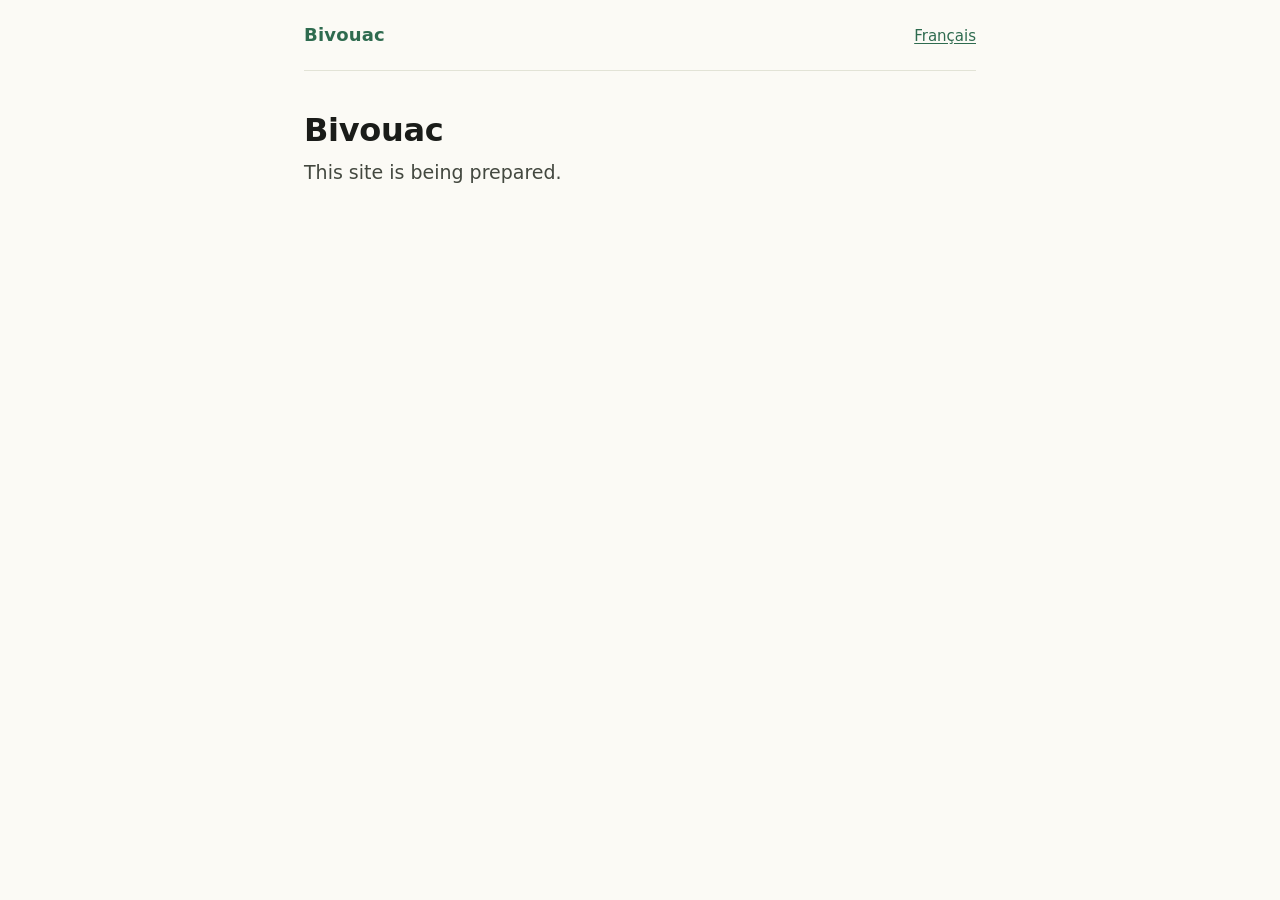
==== index.html @ f825fe58 "Site skeleton with placeholder pages" ====
<!doctype html>
<html lang="en">
<head>
<meta charset="utf-8">
<meta name="viewport" content="width=device-width, initial-scale=1">
<meta name="robots" content="noindex">
<title>Bivouac</title>
<link rel="stylesheet" href="style.css">
</head>
<body>
<div class="page">

<header class="site">
  <a class="brand" href="./">Bivouac</a>
  <nav><a href="fr/" lang="fr" hreflang="fr">Français</a></nav>
</header>

<main>
<h1>Bivouac</h1>
<p class="lead">This site is being prepared.</p>
</main>

</div>
</body>
</html>
---- style.css ----
/* Bivouac site. No external resource, no script: a privacy page must not phone anyone. */
:root {
  --bg: #fbfaf5;
  --surface: #f5f4ee;
  --text: #1a1c19;
  --muted: #43483f;
  --line: #e2e3d6;
  --accent: #2e6b4f;
  --accent-soft: #b7efcb;
  color-scheme: light dark;
}
@media (prefers-color-scheme: dark) {
  :root {
    --bg: #12140f;
    --surface: #1c1f19;
    --text: #e2e3da;
    --muted: #c3c8b9;
    --line: #43483d;
    --accent: #9bd5af;
    --accent-soft: #0d5133;
  }
}
* { box-sizing: border-box; }
html { -webkit-text-size-adjust: 100%; }
body {
  margin: 0;
  background: var(--bg);
  color: var(--text);
  font: 1.0625rem/1.65 system-ui, -apple-system, "Segoe UI", Roboto, "Helvetica Neue", Arial, sans-serif;
}
.page { max-width: 44rem; margin: 0 auto; padding: 0 1rem 4rem; }
header.site {
  display: flex; align-items: baseline; justify-content: space-between; gap: 1rem;
  padding: 1.25rem 0; border-bottom: 1px solid var(--line); margin-bottom: 2.5rem;
}
header.site .brand { font-weight: 700; font-size: 1.125rem; letter-spacing: .01em; color: var(--accent); text-decoration: none; }
header.site nav { font-size: .9375rem; }
header.site nav a { margin-left: 1rem; }
h1 { font-size: 2rem; line-height: 1.2; margin: 0 0 .5rem; letter-spacing: -.01em; }
h2 { font-size: 1.25rem; line-height: 1.3; margin: 2.75rem 0 .75rem; padding-top: 1.5rem; border-top: 1px solid var(--line); }
p, ul { margin: 0 0 1rem; }
ul { padding-left: 1.25rem; }
li { margin-bottom: .35rem; }
a { color: var(--accent); text-underline-offset: .15em; }
a:hover { text-decoration-thickness: 2px; }
.meta { color: var(--muted); font-size: .9375rem; margin-bottom: 2rem; }
.lead { font-size: 1.1875rem; color: var(--muted); margin-bottom: 2rem; }
.callout {
  background: var(--surface); border-left: 4px solid var(--accent);
  padding: 1rem 1.25rem; border-radius: 0 .5rem .5rem 0; margin: 0 0 1.25rem;
}
.callout p:last-child { margin-bottom: 0; }
.table { overflow-x: auto; margin: 0 0 1.25rem; }
table { border-collapse: collapse; width: 100%; font-size: .9375rem; line-height: 1.5; }
th, td { text-align: left; vertical-align: top; padding: .6rem .75rem; border-bottom: 1px solid var(--line); }
th { font-weight: 600; color: var(--muted); border-bottom-width: 2px; }
td:first-child { font-weight: 600; min-width: 9rem; }
@media (max-width: 30rem) {
  th, td { padding: .5rem .4rem; }
  td:first-child { min-width: 6.5rem; }
}
.links { list-style: none; padding: 0; margin: 0 0 2rem; }
.links li { margin: 0 0 .75rem; }
.links a { font-weight: 600; }
.links span { display: block; color: var(--muted); font-size: .9375rem; }
address { font-style: normal; margin: 0 0 1rem; }
footer.site {
  margin-top: 4rem; padding-top: 1.25rem; border-top: 1px solid var(--line);
  color: var(--muted); font-size: .875rem;
}
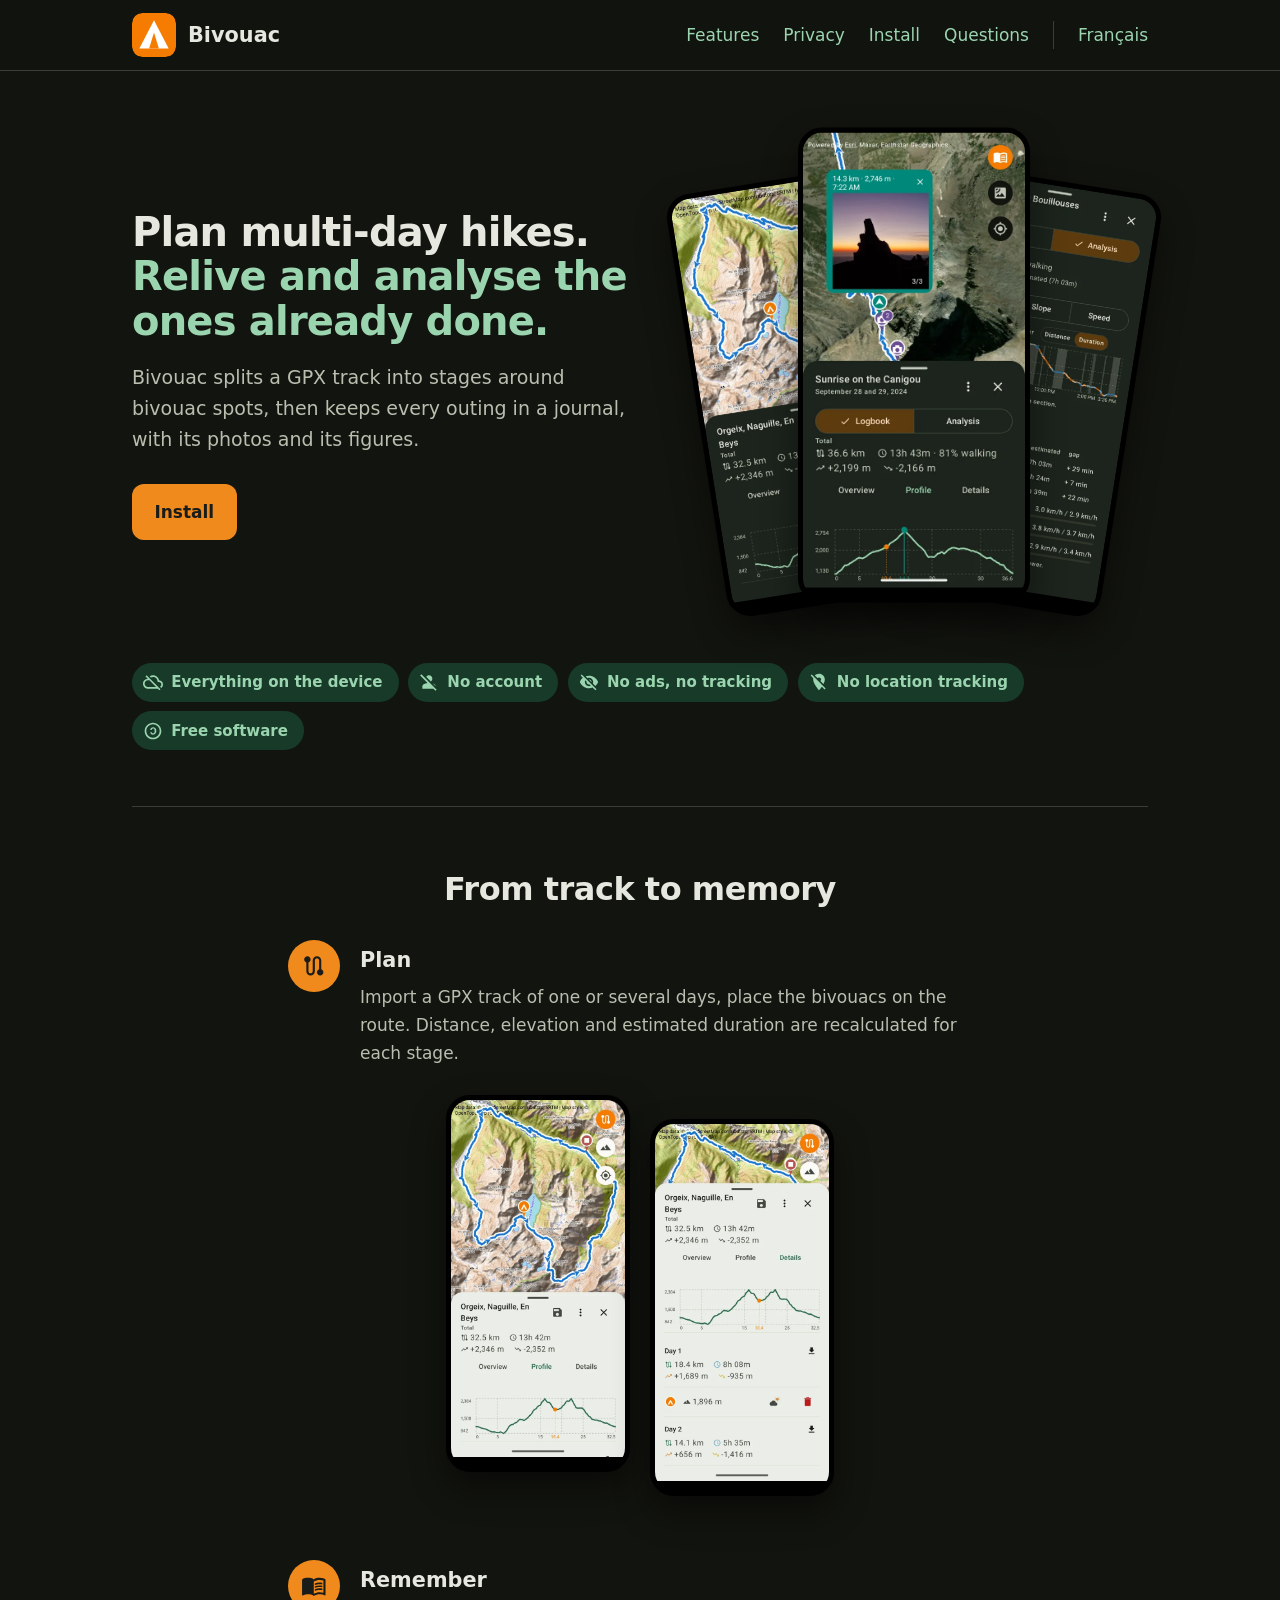
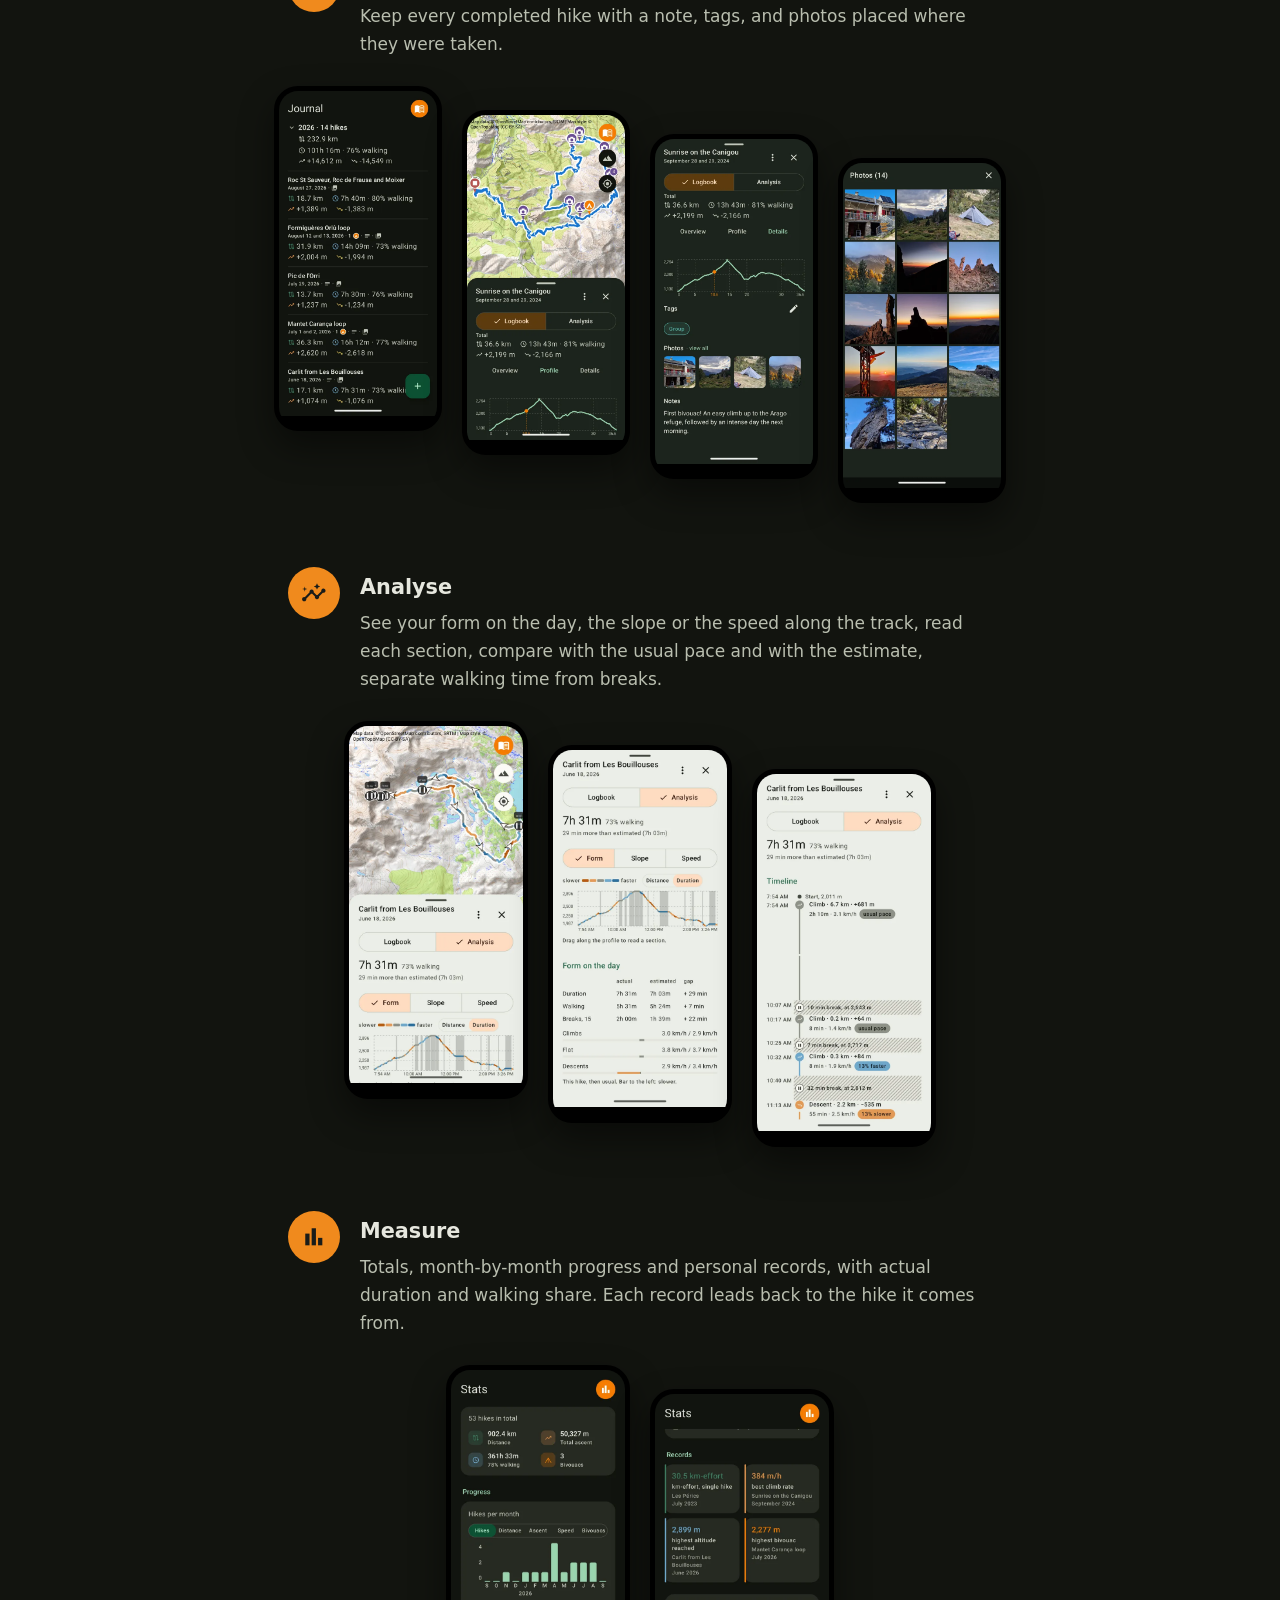
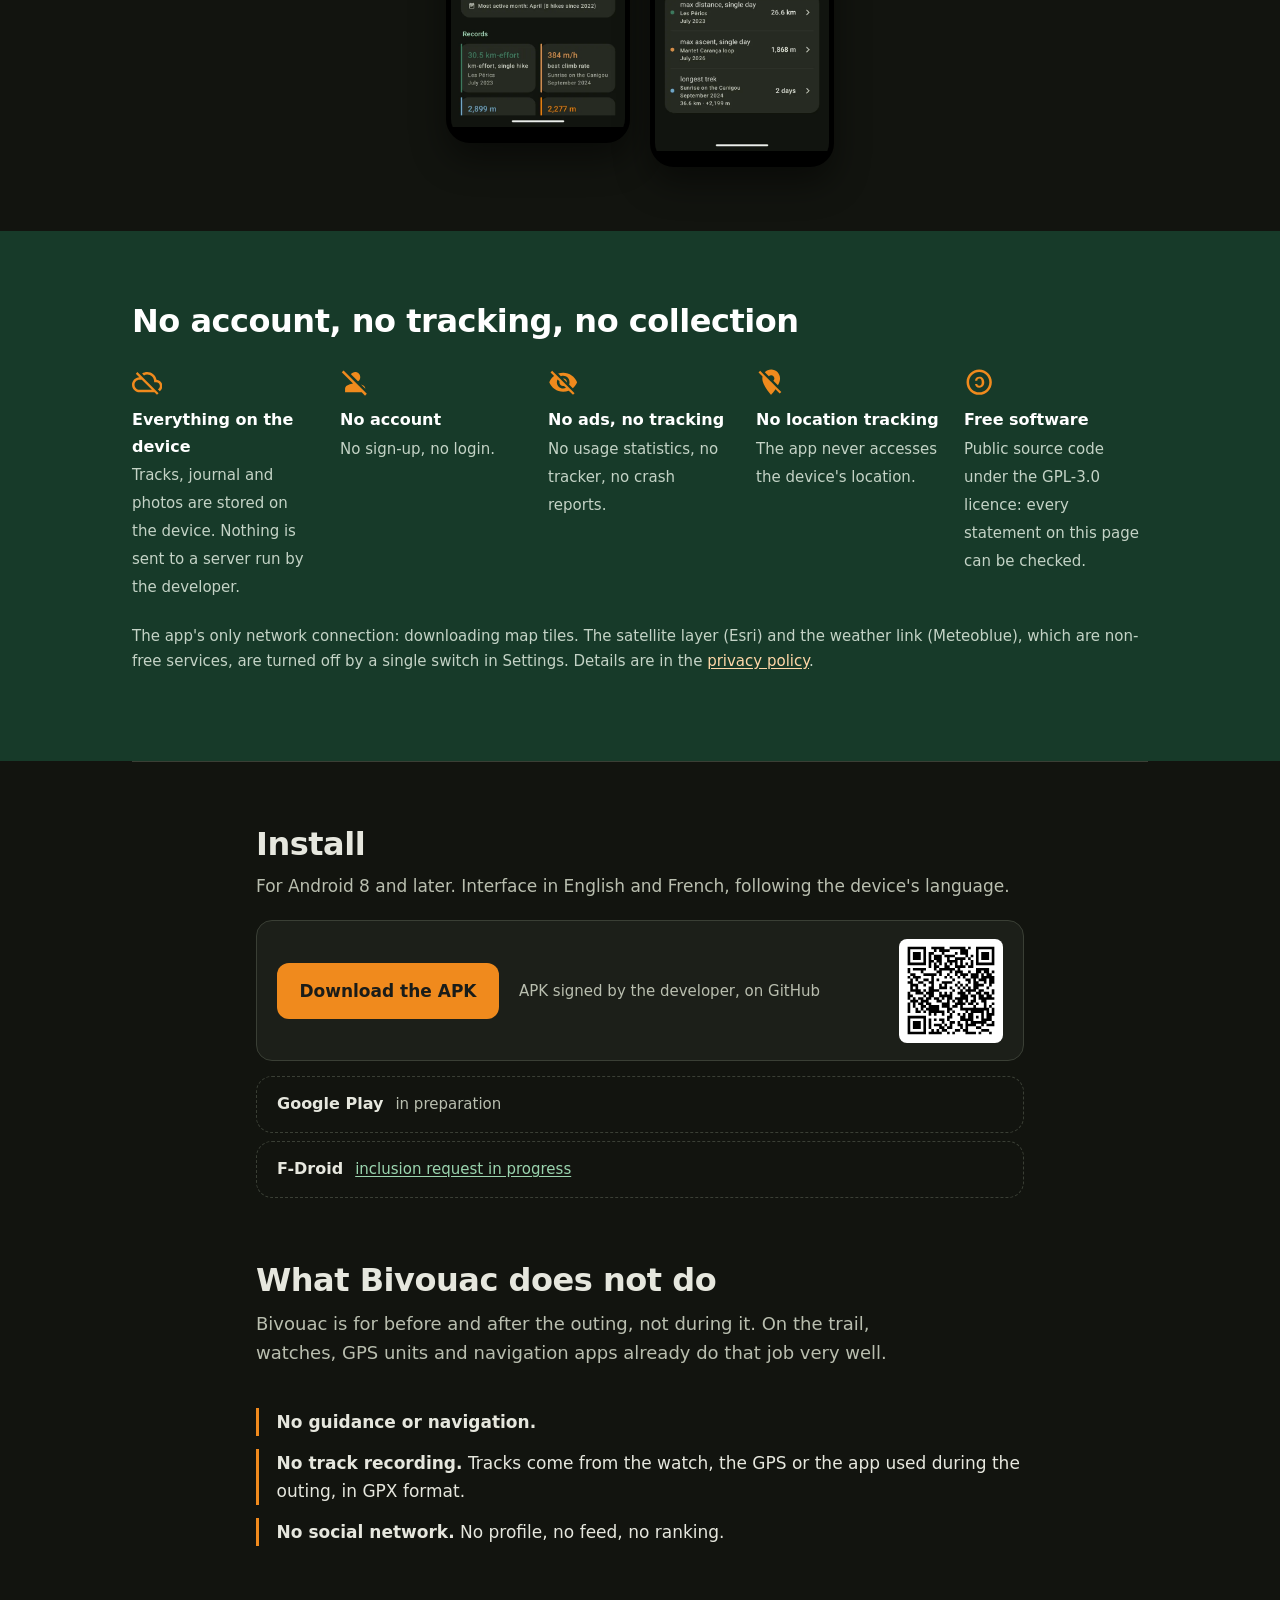
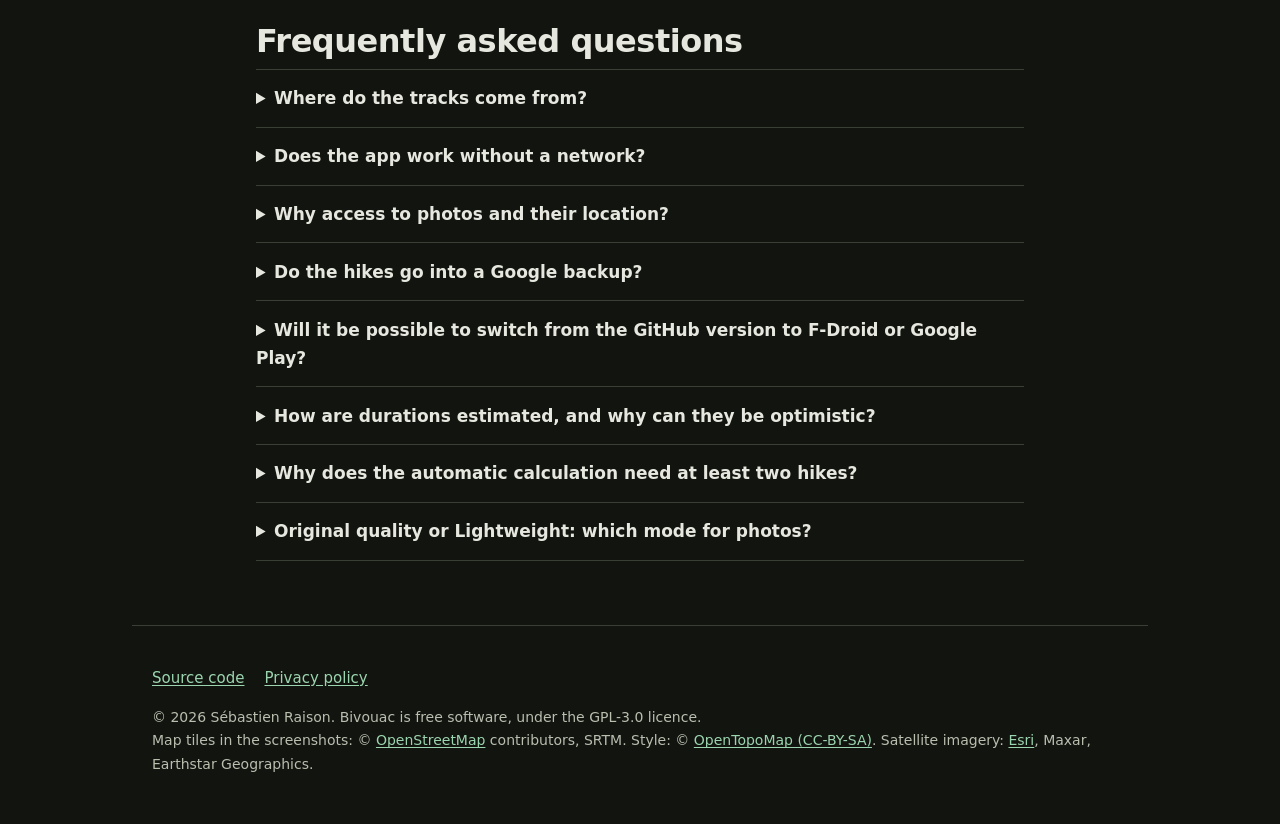
==== commit 896d9f64: "Publish the home page (en, fr) and align the privacy pages Home page in English and French: features" ====
--- a/index.html
+++ b/index.html
@@ -3,23 +3,60 @@
 <head>
 <meta charset="utf-8">
 <meta name="viewport" content="width=device-width, initial-scale=1">
-<meta name="robots" content="noindex">
-<title>Bivouac</title>
+<title>Bivouac: plan multi-day hikes</title>
+<meta name="description" content="Bivouac, a free Android app: plan multi-day hikes around bivouac spots, then relive and analyse the ones already done. No account, everything stays on the device.">
+<link rel="canonical" href="https://bivouac.rseb.net/">
+<link rel="alternate" hreflang="en" href="https://bivouac.rseb.net/">
+<link rel="alternate" hreflang="fr" href="https://bivouac.rseb.net/fr/">
+<link rel="alternate" hreflang="x-default" href="https://bivouac.rseb.net/">
+<link rel="icon" href="img/logo.svg" type="image/svg+xml">
 <link rel="stylesheet" href="style.css">
 </head>
 <body>
-<div class="page">
-
-<header class="site">
-  <a class="brand" href="./">Bivouac</a>
-  <nav><a href="fr/" lang="fr" hreflang="fr">Français</a></nav>
-</header>
-
-<main>
-<h1>Bivouac</h1>
-<p class="lead">This site is being prepared.</p>
-</main>
-
+<header class="haut"><div class="col">
+  <a class="marque" href="./"><img src="img/logo.svg" alt="" width="44" height="44">Bivouac</a>
+  <a class="ancre" href="#fonctions">Features</a>
+  <a class="ancre" href="#vie-privee">Privacy</a>
+  <a class="ancre" href="#installer">Install</a>
+  <a class="ancre" href="#ne-fait-pas">Questions</a>
+  <a class="langue" href="fr/" lang="fr" hreflang="fr">Français</a>
+</div></header>
+<div class="col">
+<div class="heros">
+  <div>
+    <h1>Plan multi-day hikes. <em>Relive and analyse the ones already done.</em></h1>
+    <p class="sous">Bivouac splits a GPX track into stages around bivouac spots, then keeps every outing in a journal, with its photos and its figures.</p>
+    <a class="bouton" href="#installer">Install</a>
+  </div>
+  <div class="eventail" aria-hidden="true"><span class="tel2 g"><img src="img/captures/en/540/F1s.webp" alt="Planning: a two-day track on the map, the bivouac and the profile" width="540" height="1108" loading="lazy"></span><span class="tel2 d"><img src="img/captures/en/540/B2.webp" alt="Analysis: the form on the day, actual against estimated, and the coloured profile" width="540" height="1108" loading="lazy"></span><span class="tel2 c"><img src="img/captures/en/540/K2.webp" alt="Journal: a sunrise photo opened at the summit, on satellite imagery, with the profile" width="540" height="1108" loading="lazy"></span></div>
 </div>
+<ul class="ruban"><li><svg class="ico" viewBox="0 0 24 24" fill="currentColor" aria-hidden="true"><path d="M19.35 10.04C18.67 6.59 15.64 4 12 4c-1.48 0-2.85.43-4.01 1.17l1.46 1.46C10.21 6.23 11.08 6 12 6c3.04 0 5.5 2.46 5.5 5.5v.5H19c1.66 0 3 1.34 3 3 0 1.13-.64 2.11-1.56 2.62l1.45 1.45C23.16 18.16 24 16.68 24 15c0-2.64-2.05-4.78-4.65-4.96zM3 5.27l2.75 2.74C2.56 8.15 0 10.77 0 14c0 3.31 2.69 6 6 6h11.73l2 2L21 20.73 4.27 4 3 5.27zM7.73 10l8 8H6c-2.21 0-4-1.79-4-4s1.79-4 4-4h1.73z"/></svg>Everything on the device</li><li><svg class="ico" viewBox="0 0 24 24" fill="currentColor" aria-hidden="true"><path d="M8.65,5.82C9.36,4.72,10.6,4,12,4c2.21,0,4,1.79,4,4c0,1.4-0.72,2.64-1.82,3.35L8.65,5.82z M20,17.17 c-0.02-1.1-0.63-2.11-1.61-2.62c-0.54-0.28-1.13-0.54-1.77-0.76L20,17.17z M21.19,21.19L2.81,2.81L1.39,4.22l8.89,8.89 c-1.81,0.23-3.39,0.79-4.67,1.45C4.61,15.07,4,16.1,4,17.22V20h13.17l2.61,2.61L21.19,21.19z"/></svg>No account</li><li><svg class="ico" viewBox="0 0 24 24" fill="currentColor" aria-hidden="true"><path d="M12 7c2.76 0 5 2.24 5 5 0 .65-.13 1.26-.36 1.83l2.92 2.92c1.51-1.26 2.7-2.89 3.43-4.75-1.73-4.39-6-7.5-11-7.5-1.4 0-2.74.25-3.98.7l2.16 2.16C10.74 7.13 11.35 7 12 7zM2 4.27l2.28 2.28.46.46C3.08 8.3 1.78 10.02 1 12c1.73 4.39 6 7.5 11 7.5 1.55 0 3.03-.3 4.38-.84l.42.42L19.73 22 21 20.73 3.27 3 2 4.27zM7.53 9.8l1.55 1.55c-.05.21-.08.43-.08.65 0 1.66 1.34 3 3 3 .22 0 .44-.03.65-.08l1.55 1.55c-.67.33-1.41.53-2.2.53-2.76 0-5-2.24-5-5 0-.79.2-1.53.53-2.2zm4.31-.78l3.15 3.15.02-.16c0-1.66-1.34-3-3-3l-.17.01z"/></svg>No ads, no tracking</li><li><svg class="ico" viewBox="0 0 24 24" fill="currentColor" aria-hidden="true"><path d="M12 6.5c1.38 0 2.5 1.12 2.5 2.5 0 .74-.33 1.39-.83 1.85l3.63 3.63c.98-1.86 1.7-3.8 1.7-5.48 0-3.87-3.13-7-7-7-1.98 0-3.76.83-5.04 2.15l3.19 3.19c.46-.52 1.11-.84 1.85-.84zm4.37 9.6l-4.63-4.63-.11-.11L3.27 3 2 4.27l3.18 3.18C5.07 7.95 5 8.47 5 9c0 5.25 7 13 7 13s1.67-1.85 3.38-4.35L18.73 21 20 19.73l-3.63-3.63z"/></svg>No location tracking</li><li><svg class="ico" viewBox="0 0 24 24" fill="currentColor" aria-hidden="true"><g transform="matrix(-1 0 0 1 24 0)"><path d="M11.88,9.14c1.28,0.06,1.61,1.15,1.63,1.66h1.79c-0.08-1.98-1.49-3.19-3.45-3.19C9.64,7.61,8,9,8,12.14 c0,1.94,0.93,4.24,3.84,4.24c2.22,0,3.41-1.65,3.44-2.95h-1.79c-0.03,0.59-0.45,1.38-1.63,1.44C10.55,14.83,10,13.81,10,12.14 C10,9.25,11.28,9.16,11.88,9.14z M12,2C6.48,2,2,6.48,2,12s4.48,10,10,10s10-4.48,10-10S17.52,2,12,2z M12,20c-4.41,0-8-3.59-8-8 s3.59-8,8-8s8,3.59,8,8S16.41,20,12,20z"/></g></svg>Free software</li></ul>
+<section id="fonctions">
+  <h2 class="centre" style="text-align:center">From track to memory</h2>
+  <ol class="fonctions2"><li><div class="texte"><span class="pastille"><svg class="ico" viewBox="0 0 24 24" fill="currentColor" aria-hidden="true"><path d="M19,15.18V7c0-2.21-1.79-4-4-4s-4,1.79-4,4v10c0,1.1-0.9,2-2,2s-2-0.9-2-2V8.82C8.16,8.4,9,7.3,9,6c0-1.66-1.34-3-3-3 S3,4.34,3,6c0,1.3,0.84,2.4,2,2.82V17c0,2.21,1.79,4,4,4s4-1.79,4-4V7c0-1.1,0.9-2,2-2s2,0.9,2,2v8.18c-1.16,0.41-2,1.51-2,2.82 c0,1.66,1.34,3,3,3s3-1.34,3-3C21,16.7,20.16,15.6,19,15.18z"/></svg></span><div><strong>Plan</strong><p>Import a GPX track of one or several days, place the bivouacs on the route. Distance, elevation and estimated duration are recalculated for each stage.</p></div></div><div class="escalier n2"><a class="agrandir" href="#z-F1" aria-label="Enlarge: Planning: a two-day track on the map, the bivouac and the profile"><span class="tel2 "><img src="img/captures/en/540/F1.webp" alt="Planning: a two-day track on the map, the bivouac and the profile" width="540" height="1108" loading="lazy"></span></a><a class="agrandir" href="#z-F2" aria-label="Enlarge: Planning: the stages day by day, the bivouac, the weather and GPX export"><span class="tel2 "><img src="img/captures/en/540/F2.webp" alt="Planning: the stages day by day, the bivouac, the weather and GPX export" width="540" height="1108" loading="lazy"></span></a></div></li><li><div class="texte"><span class="pastille"><svg class="ico" viewBox="0 0 24 24" fill="currentColor" aria-hidden="true"><path d="M21,5c-1.11-0.35-2.33-0.5-3.5-0.5c-1.95,0-4.05,0.4-5.5,1.5c-1.45-1.1-3.55-1.5-5.5-1.5S2.45,4.9,1,6v14.65 c0,0.25,0.25,0.5,0.5,0.5c0.1,0,0.15-0.05,0.25-0.05C3.1,20.45,5.05,20,6.5,20c1.95,0,4.05,0.4,5.5,1.5c1.35-0.85,3.8-1.5,5.5-1.5 c1.65,0,3.35,0.3,4.75,1.05c0.1,0.05,0.15,0.05,0.25,0.05c0.25,0,0.5-0.25,0.5-0.5V6C22.4,5.55,21.75,5.25,21,5z M21,18.5 c-1.1-0.35-2.3-0.5-3.5-0.5c-1.7,0-4.15,0.65-5.5,1.5V8c1.35-0.85,3.8-1.5,5.5-1.5c1.2,0,2.4,0.15,3.5,0.5V18.5z"/><path d="M17.5,10.5c0.88,0,1.73,0.09,2.5,0.26V9.24C19.21,9.09,18.36,9,17.5,9c-1.7,0-3.24,0.29-4.5,0.83v1.66 C14.13,10.85,15.7,10.5,17.5,10.5z"/><path d="M13,12.49v1.66c1.13-0.64,2.7-0.99,4.5-0.99c0.88,0,1.73,0.09,2.5,0.26V11.9c-0.79-0.15-1.64-0.24-2.5-0.24 C15.8,11.66,14.26,11.96,13,12.49z"/><path d="M17.5,14.33c-1.7,0-3.24,0.29-4.5,0.83v1.66c1.13-0.64,2.7-0.99,4.5-0.99c0.88,0,1.73,0.09,2.5,0.26v-1.52 C19.21,14.41,18.36,14.33,17.5,14.33z"/></svg></span><div><strong>Remember</strong><p>Keep every completed hike with a note, tags, and photos placed where they were taken.</p></div></div><div class="escalier n4"><a class="agrandir" href="#z-I3" aria-label="Enlarge: Journal: the list of hikes of 2026, with bivouacs, notes and photos flagged"><span class="tel2 "><img src="img/captures/en/540/I3.webp" alt="Journal: the list of hikes of 2026, with bivouacs, notes and photos flagged" width="540" height="1108" loading="lazy"></span></a><a class="agrandir" href="#z-E1" aria-label="Enlarge: Journal: a first bivouac on the map, with the photos placed on the track"><span class="tel2 "><img src="img/captures/en/540/E1.webp" alt="Journal: a first bivouac on the map, with the photos placed on the track" width="540" height="1108" loading="lazy"></span></a><a class="agrandir" href="#z-E3" aria-label="Enlarge: Journal: tags, photos and note of an outing"><span class="tel2 "><img src="img/captures/en/540/E3.webp" alt="Journal: tags, photos and note of an outing" width="540" height="1108" loading="lazy"></span></a><a class="agrandir" href="#z-E4" aria-label="Enlarge: Journal: the gallery of the fourteen photos of an outing"><span class="tel2 "><img src="img/captures/en/540/E4.webp" alt="Journal: the gallery of the fourteen photos of an outing" width="540" height="1108" loading="lazy"></span></a></div></li><li><div class="texte"><span class="pastille"><svg class="ico" viewBox="0 0 24 24" fill="currentColor" aria-hidden="true"><path d="M21,8c-1.45,0-2.26,1.44-1.93,2.51l-3.55,3.56c-0.3-0.09-0.74-0.09-1.04,0l-2.55-2.55C12.27,10.45,11.46,9,10,9 c-1.45,0-2.27,1.44-1.93,2.52l-4.56,4.55C2.44,15.74,1,16.55,1,18c0,1.1,0.9,2,2,2c1.45,0,2.26-1.44,1.93-2.51l4.55-4.56 c0.3,0.09,0.74,0.09,1.04,0l2.55,2.55C12.73,16.55,13.54,18,15,18c1.45,0,2.27-1.44,1.93-2.52l3.56-3.55 C21.56,12.26,23,11.45,23,10C23,8.9,22.1,8,21,8z"/><polygon points="15,9 15.94,6.93 18,6 15.94,5.07 15,3 14.08,5.07 12,6 14.08,6.93"/><polygon points="3.5,11 4,9 6,8.5 4,8 3.5,6 3,8 1,8.5 3,9"/></svg></span><div><strong>Analyse</strong><p>See your form on the day, the slope or the speed along the track, read each section, compare with the usual pace and with the estimate, separate walking time from breaks.</p></div></div><div class="escalier n3"><a class="agrandir" href="#z-B0c" aria-label="Enlarge: Analysis: the track coloured by form, with the breaks on the map"><span class="tel2 "><img src="img/captures/en/540/B0c.webp" alt="Analysis: the track coloured by form, with the breaks on the map" width="540" height="1108" loading="lazy"></span></a><a class="agrandir" href="#z-B2c" aria-label="Enlarge: Analysis: the form on the day, actual against estimated, and the coloured profile"><span class="tel2 "><img src="img/captures/en/540/B2c.webp" alt="Analysis: the form on the day, actual against estimated, and the coloured profile" width="540" height="1108" loading="lazy"></span></a><a class="agrandir" href="#z-B3c" aria-label="Enlarge: Analysis: the timeline of the day, climbs, breaks and descents"><span class="tel2 "><img src="img/captures/en/540/B3c.webp" alt="Analysis: the timeline of the day, climbs, breaks and descents" width="540" height="1108" loading="lazy"></span></a></div></li><li><div class="texte"><span class="pastille"><svg class="ico" viewBox="0 0 24 24" fill="currentColor" aria-hidden="true"><rect height="11" width="4" x="4" y="9"/><rect height="7" width="4" x="16" y="13"/><rect height="16" width="4" x="10" y="4"/></svg></span><div><strong>Measure</strong><p>Totals, month-by-month progress and personal records, with actual duration and walking share. Each record leads back to the hike it comes from.</p></div></div><div class="escalier n2"><a class="agrandir" href="#z-G2" aria-label="Enlarge: Stats: totals and number of hikes per month"><span class="tel2 "><img src="img/captures/en/540/G2.webp" alt="Stats: totals and number of hikes per month" width="540" height="1108" loading="lazy"></span></a><a class="agrandir" href="#z-G4" aria-label="Enlarge: Stats: personal records and best days"><span class="tel2 "><img src="img/captures/en/540/G4.webp" alt="Stats: personal records and best days" width="540" height="1108" loading="lazy"></span></a></div></li></ol>
+</section>
+<section id="vie-privee" class="teinte pleine">
+  <h2>No account, no tracking, no collection</h2>
+  <ul class="prives2"><li><span class="pico"><svg class="ico" viewBox="0 0 24 24" fill="currentColor" aria-hidden="true"><path d="M19.35 10.04C18.67 6.59 15.64 4 12 4c-1.48 0-2.85.43-4.01 1.17l1.46 1.46C10.21 6.23 11.08 6 12 6c3.04 0 5.5 2.46 5.5 5.5v.5H19c1.66 0 3 1.34 3 3 0 1.13-.64 2.11-1.56 2.62l1.45 1.45C23.16 18.16 24 16.68 24 15c0-2.64-2.05-4.78-4.65-4.96zM3 5.27l2.75 2.74C2.56 8.15 0 10.77 0 14c0 3.31 2.69 6 6 6h11.73l2 2L21 20.73 4.27 4 3 5.27zM7.73 10l8 8H6c-2.21 0-4-1.79-4-4s1.79-4 4-4h1.73z"/></svg></span><div><strong>Everything on the device</strong><span>Tracks, journal and photos are stored on the device. Nothing is sent to a server run by the developer.</span></div></li><li><span class="pico"><svg class="ico" viewBox="0 0 24 24" fill="currentColor" aria-hidden="true"><path d="M8.65,5.82C9.36,4.72,10.6,4,12,4c2.21,0,4,1.79,4,4c0,1.4-0.72,2.64-1.82,3.35L8.65,5.82z M20,17.17 c-0.02-1.1-0.63-2.11-1.61-2.62c-0.54-0.28-1.13-0.54-1.77-0.76L20,17.17z M21.19,21.19L2.81,2.81L1.39,4.22l8.89,8.89 c-1.81,0.23-3.39,0.79-4.67,1.45C4.61,15.07,4,16.1,4,17.22V20h13.17l2.61,2.61L21.19,21.19z"/></svg></span><div><strong>No account</strong><span>No sign-up, no login.</span></div></li><li><span class="pico"><svg class="ico" viewBox="0 0 24 24" fill="currentColor" aria-hidden="true"><path d="M12 7c2.76 0 5 2.24 5 5 0 .65-.13 1.26-.36 1.83l2.92 2.92c1.51-1.26 2.7-2.89 3.43-4.75-1.73-4.39-6-7.5-11-7.5-1.4 0-2.74.25-3.98.7l2.16 2.16C10.74 7.13 11.35 7 12 7zM2 4.27l2.28 2.28.46.46C3.08 8.3 1.78 10.02 1 12c1.73 4.39 6 7.5 11 7.5 1.55 0 3.03-.3 4.38-.84l.42.42L19.73 22 21 20.73 3.27 3 2 4.27zM7.53 9.8l1.55 1.55c-.05.21-.08.43-.08.65 0 1.66 1.34 3 3 3 .22 0 .44-.03.65-.08l1.55 1.55c-.67.33-1.41.53-2.2.53-2.76 0-5-2.24-5-5 0-.79.2-1.53.53-2.2zm4.31-.78l3.15 3.15.02-.16c0-1.66-1.34-3-3-3l-.17.01z"/></svg></span><div><strong>No ads, no tracking</strong><span>No usage statistics, no tracker, no crash reports.</span></div></li><li><span class="pico"><svg class="ico" viewBox="0 0 24 24" fill="currentColor" aria-hidden="true"><path d="M12 6.5c1.38 0 2.5 1.12 2.5 2.5 0 .74-.33 1.39-.83 1.85l3.63 3.63c.98-1.86 1.7-3.8 1.7-5.48 0-3.87-3.13-7-7-7-1.98 0-3.76.83-5.04 2.15l3.19 3.19c.46-.52 1.11-.84 1.85-.84zm4.37 9.6l-4.63-4.63-.11-.11L3.27 3 2 4.27l3.18 3.18C5.07 7.95 5 8.47 5 9c0 5.25 7 13 7 13s1.67-1.85 3.38-4.35L18.73 21 20 19.73l-3.63-3.63z"/></svg></span><div><strong>No location tracking</strong><span>The app never accesses the device's location.</span></div></li><li><span class="pico"><svg class="ico" viewBox="0 0 24 24" fill="currentColor" aria-hidden="true"><g transform="matrix(-1 0 0 1 24 0)"><path d="M11.88,9.14c1.28,0.06,1.61,1.15,1.63,1.66h1.79c-0.08-1.98-1.49-3.19-3.45-3.19C9.64,7.61,8,9,8,12.14 c0,1.94,0.93,4.24,3.84,4.24c2.22,0,3.41-1.65,3.44-2.95h-1.79c-0.03,0.59-0.45,1.38-1.63,1.44C10.55,14.83,10,13.81,10,12.14 C10,9.25,11.28,9.16,11.88,9.14z M12,2C6.48,2,2,6.48,2,12s4.48,10,10,10s10-4.48,10-10S17.52,2,12,2z M12,20c-4.41,0-8-3.59-8-8 s3.59-8,8-8s8,3.59,8,8S16.41,20,12,20z"/></g></svg></span><div><strong>Free software</strong><span>Public source code under the GPL-3.0 licence: every statement on this page can be checked.</span></div></li></ul><p class="note">The app's only network connection: downloading map tiles. The satellite layer (Esri) and the weather link (Meteoblue), which are non-free services, are turned off by a single switch in Settings. Details are in the <a href="privacy#site">privacy policy</a>.</p>
+</section>
+<section id="installer"><div class="etroit">
+  <h2>Install</h2>
+  <p class="intro-installer">For Android 8 and later. Interface in English and French, following the device's language.</p><div class="installer"><div class="canal"><div class="action"><a class="bouton" href="https://github.com/sebastienraison/Bivouac/releases/latest">Download the APK</a><span class="note">APK signed by the developer, on GitHub</span></div><div class="qr plein code"><img src="img/qr-github.svg" alt="QR code to the download page on GitHub"></div></div></div><ul class="bientot"><li><strong>Google Play</strong><span>in preparation</span></li><li><strong>F-Droid</strong><span><a href="https://gitlab.com/fdroid/fdroiddata/-/merge_requests/45462">inclusion request in progress</a></span></li></ul>
+</div></section>
+<section class="suite" id="ne-fait-pas"><div class="etroit">
+  <h2>What Bivouac does not do</h2>
+  <p class="chapeau">Bivouac is for before and after the outing, not during it. On the trail, watches, GPS units and navigation apps already do that job very well.</p>
+  <ul class="nonliste"><li><strong>No guidance or navigation.</strong></li><li><strong>No track recording.</strong> Tracks come from the watch, the GPS or the app used during the outing, in GPX format.</li><li><strong>No social network.</strong> No profile, no feed, no ranking.</li></ul>
+</div></section>
+<section id="faq" class="suite"><div class="etroit">
+  <h2>Frequently asked questions</h2>
+  <details><summary>Where do the tracks come from?</summary><div class="rep"><div><p>Bivouac reads GPX files. To prepare an outing, the track comes from a route-planning website or app. For a completed outing, it comes from the watch, the GPS or the app used during the hike, which can all export to this format.</p><p>The file opens from the app's file picker, or is shared straight from another app to Bivouac. Several files imported together into the Journal are recognised as the days of a single outing.</p></div></div></details><details><summary>Does the app work without a network?</summary><div class="rep"><div><p>Yes. Tracks, journal, analysis and stats are stored on the device and remain available offline. Only the map tiles come from the Internet: an area already displayed stays cached on the device and shows again without a network; an area never displayed stays blank.</p></div></div></details><details><summary>Why access to photos and their location?</summary><div class="rep avec"><div class="illus"><a class="agrandir" href="#z-J1" aria-label="Enlarge: Adding photos: the picker offers those taken during the hike"><span class="tel2 "><img src="img/captures/en/540/J1.webp" alt="Adding photos: the picker offers those taken during the hike" width="540" height="1108" loading="lazy"></span></a></div><div><p>To place a photo on the track, Bivouac reads the GPS position recorded in the photo. Its picker offers straight away the photos taken during the hike, give or take two hours, with access to the whole gallery if needed.</p><p>This takes two permissions: reading images, and the “media location” permission, which gives access to the GPS position recorded in the photos. Both are requested only the first time photos are used. From Android 14, limited access to selected photos only is supported. The photo feature can be turned off entirely in Settings, and photos never leave the device.</p></div></div></details><details><summary>Do the hikes go into a Google backup?</summary><div class="rep"><div><p>Bivouac sends nothing on its own. If Android backup is enabled on the device, it may include Bivouac's data, <strong>photos excluded</strong>, in the Google account backup. On a device without a Google account, this mechanism does nothing.</p><p>For a complete copy, photos included, the backup in the “Settings” screen exports all the data to a file, wherever chosen. That is the way to go before changing phones or reinstalling.</p></div></div></details><details><summary>Will it be possible to switch from the GitHub version to F-Droid or Google Play?</summary><div class="rep"><div><p>Yes, without uninstalling or losing any data, as soon as the app is available there. All three channels will distribute an app signed with the same key, so Android accepts the version from one channel as an update to the version from another.</p><p>One limit: Android refuses to install a version older than the one already in place. If a channel does not have the latest version yet, wait until it publishes it before switching to it.</p></div></div></details><details><summary>How are durations estimated, and why can they be optimistic?</summary><div class="rep avec"><div class="illus"><a class="agrandir" href="#z-H1" aria-label="Enlarge: Settings: custom speed and break allowance"><span class="tel2 "><img src="img/captures/en/540/H1.webp" alt="Settings: custom speed and break allowance" width="540" height="1108" loading="lazy"></span></a></div><div><p>The estimated duration of a stage combines two figures: a walking speed on the flat, and a penalty for elevation gain. Both can be set by hand, or calculated from the hikes already in the Journal.</p><p>To calculate them, Bivouac splits each hike into short sections, which separates what comes from the pace on the flat from what comes from the climbing. Stops (break, photo, snack) are detected and set aside, so that a long break does not suggest slow walking. A stop means staying within 15 m for at least 2 minutes: the same definition is used by the Analysis view and for the actual durations in the Journal.</p><p>As a result, without a margin, the estimate counts walking time only and ignores the breaks to come. The “Breaks while walking” slider in Settings adds that margin, set by hand or measured on the hikes in the Journal.</p><p>The elevation penalty does not distinguish climbing from descending. On most hikes the two go together, and a separate factor would not add real precision.</p></div></div></details><details><summary>Why does the automatic calculation need at least two hikes?</summary><div class="rep"><div><p>The calculation separates the pace on the flat from the elevation penalty, like an equation with two unknowns. A single hike cannot tell a long, flat route from a short, steep one. The “Auto” and “Selection” modes therefore stay unavailable as long as the Journal, or the selection, holds fewer than two hikes.</p></div></div></details><details><summary>Original quality or Lightweight: which mode for photos?</summary><div class="rep avec"><div class="illus"><a class="agrandir" href="#z-H2" aria-label="Enlarge: Settings: Journal photos and storage mode"><span class="tel2 "><img src="img/captures/en/540/H2.webp" alt="Settings: Journal photos and storage mode" width="540" height="1108" loading="lazy"></span></a></div><div><p>Bivouac keeps its own copy of every photo attached to a hike, so as not to depend on the gallery. In “Original quality”, the copy is identical to the photo. In “Lightweight”, it is reduced to 2048 pixels on its longest side, about ten times lighter, which is more than enough for a phone screen. In this mode, the full-screen viewer shows the original as long as it is still in the gallery.</p><p>New installations start in Lightweight. Photos already imported can be recompressed from Settings, where the “Storage usage” screen shows how much space tracks and photos take up.</p></div></div></details>
+</div></section>
+<footer class="bas"><div class="col">
+  <nav><a href="https://github.com/sebastienraison/Bivouac">Source code</a><a href="privacy#site">Privacy policy</a></nav>
+  © 2026 Sébastien Raison. Bivouac is free software, under the GPL-3.0 licence.<br>Map tiles in the screenshots: © <a href="https://www.openstreetmap.org/copyright">OpenStreetMap</a> contributors, SRTM. Style: © <a href="https://opentopomap.org/about">OpenTopoMap (CC-BY-SA)</a>. Satellite imagery: <a href="https://www.arcgis.com/home/item.html?id=10df2279f9684e4a9f6a7f08febac2a9">Esri</a>, Maxar, Earthstar Geographics.
+</div></footer>
+</div>
+<div class="zoom" id="z-F1" role="dialog" aria-label="Planning: a two-day track on the map, the bivouac and the profile"><a class="fond" href="#ferme" aria-label="Close"></a><img src="img/captures/en/1080/F1.webp" alt="Planning: a two-day track on the map, the bivouac and the profile" loading="lazy"><a class="croix" href="#ferme" aria-label="Close">×</a></div><div class="zoom" id="z-F2" role="dialog" aria-label="Planning: the stages day by day, the bivouac, the weather and GPX export"><a class="fond" href="#ferme" aria-label="Close"></a><img src="img/captures/en/1080/F2.webp" alt="Planning: the stages day by day, the bivouac, the weather and GPX export" loading="lazy"><a class="croix" href="#ferme" aria-label="Close">×</a></div><div class="zoom" id="z-I3" role="dialog" aria-label="Journal: the list of hikes of 2026, with bivouacs, notes and photos flagged"><a class="fond" href="#ferme" aria-label="Close"></a><img src="img/captures/en/1080/I3.webp" alt="Journal: the list of hikes of 2026, with bivouacs, notes and photos flagged" loading="lazy"><a class="croix" href="#ferme" aria-label="Close">×</a></div><div class="zoom" id="z-E1" role="dialog" aria-label="Journal: a first bivouac on the map, with the photos placed on the track"><a class="fond" href="#ferme" aria-label="Close"></a><img src="img/captures/en/1080/E1.webp" alt="Journal: a first bivouac on the map, with the photos placed on the track" loading="lazy"><a class="croix" href="#ferme" aria-label="Close">×</a></div><div class="zoom" id="z-E3" role="dialog" aria-label="Journal: tags, photos and note of an outing"><a class="fond" href="#ferme" aria-label="Close"></a><img src="img/captures/en/1080/E3.webp" alt="Journal: tags, photos and note of an outing" loading="lazy"><a class="croix" href="#ferme" aria-label="Close">×</a></div><div class="zoom" id="z-E4" role="dialog" aria-label="Journal: the gallery of the fourteen photos of an outing"><a class="fond" href="#ferme" aria-label="Close"></a><img src="img/captures/en/1080/E4.webp" alt="Journal: the gallery of the fourteen photos of an outing" loading="lazy"><a class="croix" href="#ferme" aria-label="Close">×</a></div><div class="zoom" id="z-B0c" role="dialog" aria-label="Analysis: the track coloured by form, with the breaks on the map"><a class="fond" href="#ferme" aria-label="Close"></a><img src="img/captures/en/1080/B0c.webp" alt="Analysis: the track coloured by form, with the breaks on the map" loading="lazy"><a class="croix" href="#ferme" aria-label="Close">×</a></div><div class="zoom" id="z-B2c" role="dialog" aria-label="Analysis: the form on the day, actual against estimated, and the coloured profile"><a class="fond" href="#ferme" aria-label="Close"></a><img src="img/captures/en/1080/B2c.webp" alt="Analysis: the form on the day, actual against estimated, and the coloured profile" loading="lazy"><a class="croix" href="#ferme" aria-label="Close">×</a></div><div class="zoom" id="z-B3c" role="dialog" aria-label="Analysis: the timeline of the day, climbs, breaks and descents"><a class="fond" href="#ferme" aria-label="Close"></a><img src="img/captures/en/1080/B3c.webp" alt="Analysis: the timeline of the day, climbs, breaks and descents" loading="lazy"><a class="croix" href="#ferme" aria-label="Close">×</a></div><div class="zoom" id="z-G2" role="dialog" aria-label="Stats: totals and number of hikes per month"><a class="fond" href="#ferme" aria-label="Close"></a><img src="img/captures/en/1080/G2.webp" alt="Stats: totals and number of hikes per month" loading="lazy"><a class="croix" href="#ferme" aria-label="Close">×</a></div><div class="zoom" id="z-G4" role="dialog" aria-label="Stats: personal records and best days"><a class="fond" href="#ferme" aria-label="Close"></a><img src="img/captures/en/1080/G4.webp" alt="Stats: personal records and best days" loading="lazy"><a class="croix" href="#ferme" aria-label="Close">×</a></div><div class="zoom" id="z-J1" role="dialog" aria-label="Adding photos: the picker offers those taken during the hike"><a class="fond" href="#ferme" aria-label="Close"></a><img src="img/captures/en/1080/J1.webp" alt="Adding photos: the picker offers those taken during the hike" loading="lazy"><a class="croix" href="#ferme" aria-label="Close">×</a></div><div class="zoom" id="z-H1" role="dialog" aria-label="Settings: custom speed and break allowance"><a class="fond" href="#ferme" aria-label="Close"></a><img src="img/captures/en/1080/H1.webp" alt="Settings: custom speed and break allowance" loading="lazy"><a class="croix" href="#ferme" aria-label="Close">×</a></div><div class="zoom" id="z-H2" role="dialog" aria-label="Settings: Journal photos and storage mode"><a class="fond" href="#ferme" aria-label="Close"></a><img src="img/captures/en/1080/H2.webp" alt="Settings: Journal photos and storage mode" loading="lazy"><a class="croix" href="#ferme" aria-label="Close">×</a></div>
 </body>
 </html>
--- a/style.css
+++ b/style.css
@@ -1,70 +1,187 @@
-/* Bivouac site. No external resource, no script: a privacy page must not phone anyone. */
-:root {
-  --bg: #fbfaf5;
-  --surface: #f5f4ee;
-  --text: #1a1c19;
-  --muted: #43483f;
-  --line: #e2e3d6;
-  --accent: #2e6b4f;
-  --accent-soft: #b7efcb;
-  color-scheme: light dark;
-}
-@media (prefers-color-scheme: dark) {
-  :root {
-    --bg: #12140f;
-    --surface: #1c1f19;
-    --text: #e2e3da;
-    --muted: #c3c8b9;
-    --line: #43483d;
-    --accent: #9bd5af;
-    --accent-soft: #0d5133;
-  }
-}
-* { box-sizing: border-box; }
-html { -webkit-text-size-adjust: 100%; }
-body {
-  margin: 0;
-  background: var(--bg);
-  color: var(--text);
-  font: 1.0625rem/1.65 system-ui, -apple-system, "Segoe UI", Roboto, "Helvetica Neue", Arial, sans-serif;
-}
-.page { max-width: 44rem; margin: 0 auto; padding: 0 1rem 4rem; }
-header.site {
-  display: flex; align-items: baseline; justify-content: space-between; gap: 1rem;
-  padding: 1.25rem 0; border-bottom: 1px solid var(--line); margin-bottom: 2.5rem;
-}
-header.site .brand { font-weight: 700; font-size: 1.125rem; letter-spacing: .01em; color: var(--accent); text-decoration: none; }
-header.site nav { font-size: .9375rem; }
-header.site nav a { margin-left: 1rem; }
-h1 { font-size: 2rem; line-height: 1.2; margin: 0 0 .5rem; letter-spacing: -.01em; }
-h2 { font-size: 1.25rem; line-height: 1.3; margin: 2.75rem 0 .75rem; padding-top: 1.5rem; border-top: 1px solid var(--line); }
-p, ul { margin: 0 0 1rem; }
-ul { padding-left: 1.25rem; }
-li { margin-bottom: .35rem; }
-a { color: var(--accent); text-underline-offset: .15em; }
-a:hover { text-decoration-thickness: 2px; }
-.meta { color: var(--muted); font-size: .9375rem; margin-bottom: 2rem; }
-.lead { font-size: 1.1875rem; color: var(--muted); margin-bottom: 2rem; }
-.callout {
-  background: var(--surface); border-left: 4px solid var(--accent);
-  padding: 1rem 1.25rem; border-radius: 0 .5rem .5rem 0; margin: 0 0 1.25rem;
-}
-.callout p:last-child { margin-bottom: 0; }
-.table { overflow-x: auto; margin: 0 0 1.25rem; }
-table { border-collapse: collapse; width: 100%; font-size: .9375rem; line-height: 1.5; }
-th, td { text-align: left; vertical-align: top; padding: .6rem .75rem; border-bottom: 1px solid var(--line); }
-th { font-weight: 600; color: var(--muted); border-bottom-width: 2px; }
-td:first-child { font-weight: 600; min-width: 9rem; }
-@media (max-width: 30rem) {
-  th, td { padding: .5rem .4rem; }
-  td:first-child { min-width: 6.5rem; }
-}
-.links { list-style: none; padding: 0; margin: 0 0 2rem; }
-.links li { margin: 0 0 .75rem; }
-.links a { font-weight: 600; }
-.links span { display: block; color: var(--muted); font-size: .9375rem; }
-address { font-style: normal; margin: 0 0 1rem; }
-footer.site {
-  margin-top: 4rem; padding-top: 1.25rem; border-top: 1px solid var(--line);
-  color: var(--muted); font-size: .875rem;
-}
+/* Bivouac, bivouac.rseb.net. Feuille commune à toutes les pages. */
+
+:root{--fond:#12140f;--carte:#1c1f19;--texte:#e6e7de;--doux:#b9beaf;--trait:#3a3f35;
+  --accent:#9bd5af;--accent-fond:#173a29;--orange:#f08a1d;--sur-orange:#1a1c19;--coque:#000;color-scheme:dark}
+
+*{box-sizing:border-box}
+html{-webkit-text-size-adjust:100%;scroll-behavior:smooth}
+body{margin:0;background:var(--fond);color:var(--texte);
+  font:1.0625rem/1.65 system-ui,-apple-system,"Segoe UI",Roboto,"Helvetica Neue",Arial,sans-serif}
+a{color:var(--accent);text-underline-offset:.15em}
+img{max-width:100%;height:auto}
+.ico{width:1.5rem;height:1.5rem;display:block}
+.bouton{display:inline-flex;align-items:center;min-height:3.5rem;background:var(--orange);color:var(--sur-orange);
+  font-weight:700;text-decoration:none;padding:0 1.4rem;border-radius:.75rem}
+.bouton:hover{filter:brightness(1.08)}
+.note{color:var(--doux);font-size:.9375rem}
+details{border-top:1px solid var(--trait);padding:.9rem 0}
+details:last-of-type{border-bottom:1px solid var(--trait)}
+summary{cursor:pointer;font-weight:600}
+details .rep p{margin:.6rem 0 0;color:var(--doux)}
+.nonliste{list-style:none;padding:0;margin:0}
+.nonliste li{margin:0 0 .8rem}
+.intro-installer{color:var(--doux);margin:0 0 1.25rem}
+.installer{display:grid;gap:1rem}
+.canal{display:grid;grid-template-columns:1fr auto;align-items:center;gap:1.5rem;padding:1.1rem 1.25rem;
+  border:1px solid var(--trait);border-radius:1rem;background:var(--carte)}
+.canal .action{display:flex;flex-wrap:wrap;align-items:center;gap:.5rem 1.25rem}
+.qr{width:6.5rem;height:6.5rem;border-radius:.5rem;display:grid;place-content:center;text-align:center;
+  font-size:.8125rem;line-height:1.3}
+.qr.plein{background:#fff;color:#1a1c19;font-weight:600}
+.qr.plein small{font-weight:400;font-size:.6875rem}
+@media (max-width:48rem){.qr{display:none}.canal{grid-template-columns:1fr}}
+
+
+.col{max-width:66rem;margin:0 auto;padding:0 1.25rem}
+header.haut{position:sticky;top:0;z-index:5;background:color-mix(in srgb,var(--fond) 88%,transparent);
+  backdrop-filter:blur(10px);border-bottom:1px solid var(--trait)}
+header.haut .col{display:flex;align-items:center;gap:1.5rem;padding-top:.8rem;padding-bottom:.8rem;font-size:.9375rem}
+header.haut .marque{display:flex;align-items:center;gap:.6rem;font-weight:700;font-size:1.0625rem;color:var(--texte);
+  text-decoration:none;margin-right:auto}
+header.haut img{width:2rem;height:2rem;border-radius:.5rem}
+header.haut a{text-decoration:none}
+.heros{display:grid;grid-template-columns:1.05fr .95fr;gap:2rem;align-items:center;padding:4rem 0 3rem}
+.heros h1{font-size:2.5rem;line-height:1.12;margin:0 0 1.1rem;letter-spacing:-.02em}
+.heros h1 em{font-style:normal;color:var(--accent)}
+.heros .sous{font-size:1.1875rem;color:var(--doux);margin:0 0 1.75rem;max-width:32rem}
+.eventail{position:relative;height:30rem}
+.eventail .g{transform:translate(-105%,-46%) rotate(-9deg)}
+.eventail .d{transform:translate(5%,-46%) rotate(9deg)}
+.eventail .c{transform:translate(-50%,-52%);z-index:2;width:14.5rem}
+.ruban{display:flex;flex-wrap:wrap;gap:.6rem;padding:0 0 3.5rem;list-style:none;margin:0}
+.ruban li{display:flex;align-items:center;gap:.5rem;background:var(--accent-fond);color:var(--accent);
+  border-radius:99rem;padding:.45rem 1rem .45rem .7rem;font-weight:600;font-size:.9375rem}
+.ruban .ico{width:1.25rem;height:1.25rem}
+section{padding:4rem 0;border-top:1px solid var(--trait)}
+h2{font-size:2rem;line-height:1.15;margin:0 0 .6rem;letter-spacing:-.015em}
+.chapeau{color:var(--doux);font-size:1.125rem;max-width:40rem;margin:0 0 2.5rem}
+.prives{list-style:none;padding:0;margin:0 0 1.5rem;display:grid;grid-template-columns:repeat(3,1fr);gap:1.25rem}
+.prives li{border:1px solid var(--trait);border-radius:1rem;padding:1.25rem;display:grid;grid-template-columns:2.75rem 1fr;gap:1rem}
+.prives .pastille{width:2.75rem;height:2.75rem;border-radius:.8rem;background:var(--accent-fond);color:var(--accent);
+  display:grid;place-items:center}
+.prives strong{display:block;margin:0 0 .2rem}
+.prives span{color:var(--doux);font-size:.9375rem;line-height:1.5}
+.duo{display:grid;grid-template-columns:1fr 1fr;gap:3rem;align-items:start}
+.faq{columns:2;column-gap:3rem}
+.faq details{break-inside:avoid}
+footer.bas{border-top:1px solid var(--trait);padding:2.5rem 0 3rem;color:var(--doux);font-size:.875rem}
+footer.bas nav{margin:0 0 1rem;font-size:.9375rem}
+footer.bas nav a{margin-right:1.25rem}
+@media (max-width:56rem){.heros{grid-template-columns:1fr;padding-top:2.5rem}.eventail{height:26rem}
+  .prives{grid-template-columns:1fr 1fr}.duo{grid-template-columns:1fr}.faq{columns:1}}
+@media (max-width:36rem){.heros h1{font-size:2rem}header.haut .ancre{display:none}
+  .eventail{height:21rem}.eventail .c{width:10rem}.prives{grid-template-columns:1fr}}
+
+.centre{max-width:44rem;margin:0 auto}
+.fonctions{list-style:none;padding:0;margin:1.5rem 0 0;display:grid;gap:2rem}
+.fonctions li{display:grid;grid-template-columns:3.25rem 1fr;gap:0 1.25rem;align-items:start}
+.fonctions .pastille{width:3.25rem;height:3.25rem;border-radius:50%;background:var(--orange);color:var(--sur-orange);
+  display:grid;place-items:center}
+.fonctions .pastille .ico{width:1.6rem;height:1.6rem}
+.fonctions strong{display:block;font-size:1.3rem;margin:.2rem 0 .3rem}
+.fonctions p{margin:0;color:var(--doux);font-size:1.0625rem}
+.pleine{border-top:0;padding:4.5rem 0;margin:0 calc(50% - 50vw);padding-left:calc(50vw - 50%);padding-right:calc(50vw - 50%)}
+.teinte{background:#173a29;color:#eef3ec}
+.teinte h2{color:#fff;margin-bottom:1.75rem}
+.teinte .chapeau,.teinte .note{color:#c4d3c6}
+.teinte a{color:#ffd7a8}
+.teinte .prives{grid-template-columns:repeat(5,1fr);gap:1rem}
+.teinte .prives li{display:block;border:0;background:rgba(255,255,255,.07);border-radius:1rem;padding:1.25rem}
+.teinte .prives .pastille{width:3rem;height:3rem;border-radius:.9rem;background:var(--orange);color:var(--sur-orange);margin:0 0 .9rem}
+.teinte .prives strong{color:#fff;margin:0 0 .3rem}
+.teinte .prives span{color:#c4d3c6}
+.etroit{max-width:48rem;margin:0 auto}
+.nonliste li{padding-left:1.1rem;border-left:3px solid var(--orange)}
+section.suite{border-top:0;padding-top:0}
+@media (max-width:60rem){.teinte .prives{grid-template-columns:1fr 1fr}}
+@media (max-width:36rem){.teinte .prives{grid-template-columns:1fr}}
+
+header.haut .col{font-size:1.0625rem}
+header.haut .marque{font-size:1.3rem;gap:.75rem}
+header.haut img{width:2.75rem;height:2.75rem;border-radius:.65rem}
+.tel2{display:block;border:.35rem solid var(--coque);border-radius:1.5rem;background:var(--coque);overflow:hidden;
+  box-shadow:0 1rem 2.2rem rgba(0,0,0,.45);aspect-ratio:1080/2340}
+.tel2 img{display:block;width:100%;height:auto}
+.tel2.haute{overflow-y:auto;scrollbar-width:thin;scrollbar-color:var(--trait) transparent}
+a.agrandir{display:block;cursor:zoom-in;text-decoration:none}
+.eventail .tel2{position:absolute;width:13rem;top:50%;left:50%}
+.eventail .g{transform:translate(-105%,-46%) rotate(-9deg)}
+.eventail .d{transform:translate(5%,-46%) rotate(9deg)}
+.eventail .c{transform:translate(-50%,-52%);z-index:2;width:14.5rem}
+.fonctions2{list-style:none;padding:0;margin:2rem auto 0;display:grid;gap:4rem;max-width:44rem}
+.fonctions2 > li{display:grid;gap:1.75rem}
+.fonctions2 .texte{display:grid;grid-template-columns:3.25rem 1fr;gap:0 1.25rem;align-items:start}
+.fonctions2 .pastille{width:3.25rem;height:3.25rem;border-radius:50%;background:var(--orange);color:var(--sur-orange);
+  display:grid;place-items:center}
+.fonctions2 .pastille .ico{width:1.6rem;height:1.6rem}
+.fonctions2 strong{display:block;font-size:1.3rem;margin:.2rem 0 .3rem}
+.fonctions2 p{margin:0;color:var(--doux);font-size:1.0625rem}
+.escalier{display:flex;justify-content:center;align-items:flex-start;gap:1.25rem}
+.escalier > *{flex:0 0 11.5rem}
+.escalier > :nth-child(2){margin-top:1.5rem}
+.escalier > :nth-child(3){margin-top:3rem}
+.escalier.n4{margin:0 -7rem}
+.escalier.n4 > *{flex-basis:10.5rem}
+.escalier.n4 > :nth-child(4){margin-top:4.5rem}
+details .rep.avec{display:grid;grid-template-columns:1fr 9rem;gap:1.5rem;align-items:start}
+details .rep.avec .illus{order:2;margin-top:.6rem}
+.zoom{display:none;position:fixed;inset:0;z-index:50;align-items:center;justify-content:center;padding:1.5rem;overflow:auto}
+.zoom:target{display:flex}
+.zoom .fond{position:fixed;inset:0;background:rgba(0,0,0,.88)}
+.zoom img{position:relative;max-height:92vh;max-width:100%;width:auto;border-radius:1rem;box-shadow:0 1rem 3rem rgba(0,0,0,.6)}
+.zoom .croix{position:fixed;top:1rem;right:1.25rem;z-index:2;width:3rem;height:3rem;border-radius:50%;
+  display:grid;place-items:center;background:var(--orange);color:var(--sur-orange);font-size:1.8rem;line-height:1;text-decoration:none}
+@media (max-width:60rem){.escalier.n4{margin:0;flex-wrap:wrap;max-width:26rem;margin-inline:auto}
+  .escalier.n4 > *{flex-basis:calc(50% - .7rem)}.escalier.n4 > :nth-child(n){margin-top:0}
+  .escalier.n4 > :nth-child(even){margin-top:1.5rem}}
+@media (max-width:36rem){.escalier{gap:.6rem}.escalier > *{flex:0 1 7.5rem}.escalier > :nth-child(2){margin-top:1.5rem}
+  .escalier > :nth-child(3){margin-top:3rem}.tel2{border-width:.22rem;border-radius:.9rem}
+  .eventail .tel2{width:9rem}.eventail .c{width:10rem}
+  details .rep.avec{grid-template-columns:1fr 6.5rem;gap:1rem}}
+
+header.haut .langue{padding-left:1.5rem;border-left:1px solid var(--trait)}
+section[id]{scroll-margin-top:6.5rem}
+.tel2{aspect-ratio:1080/2215}
+.teinte .prives2{list-style:none;padding:0;margin:0 0 1.5rem;display:grid;grid-template-columns:repeat(5,1fr);gap:1.25rem 1.5rem}
+.prives2 li{display:grid;gap:.6rem;align-content:start}
+.prives2 .pico{color:var(--orange)}
+.prives2 .pico .ico{width:1.9rem;height:1.9rem}
+.prives2 strong{display:block;color:#fff;font-size:1rem}
+.prives2 span{color:#c4d3c6;font-size:.9375rem;line-height:1.5}
+.bientot{list-style:none;padding:0;margin:.9rem 0 0;display:grid;gap:.5rem}
+.bientot li{display:flex;flex-wrap:wrap;align-items:baseline;gap:.25rem .75rem;min-height:3.5rem;padding:.9rem 1.25rem;
+  border:1px dashed var(--trait);border-radius:1rem;color:var(--doux);font-size:.9375rem}
+.bientot strong{color:var(--texte);font-size:1rem}
+@media (max-width:60rem){.teinte .prives2{grid-template-columns:1fr 1fr}}
+@media (max-width:36rem){.teinte .prives2{grid-template-columns:1fr;gap:1rem}
+  .prives2 li{grid-template-columns:2.25rem 1fr;gap:.75rem}
+  details .rep.avec{grid-template-columns:1fr}details .rep.avec .illus{order:0;width:11rem;margin:.75rem auto 0}
+  .escalier.n3{flex-wrap:wrap;max-width:24rem;margin-inline:auto;gap:1rem .8rem}
+  .escalier.n3 > *{flex:0 0 calc(50% - .4rem)}.escalier.n3 > :nth-child(n){margin-top:0}
+  .escalier.n3 > :nth-child(2){margin-top:1.5rem}}
+
+/* Politique de confidentialité : suit le thème du système (ouverte depuis l'app), sombre si
+   ouverte depuis le site (liens « privacy#site »). Aucun script. */
+html.politique{--fond:#fbfaf5;--carte:#f2f1ea;--texte:#1a1c19;--doux:#4a4f45;--trait:#e0e1d4;
+  --accent:#2e6b4f;--accent-fond:#dcefe2;--orange:#d96c00;--sur-orange:#fff;color-scheme:light dark}
+@media (prefers-color-scheme:dark){html.politique{--fond:#12140f;--carte:#1c1f19;--texte:#e6e7de;
+  --doux:#b9beaf;--trait:#3a3f35;--accent:#9bd5af;--accent-fond:#173a29;--orange:#f08a1d;--sur-orange:#1a1c19}}
+html.politique:has(#site:target){--fond:#12140f;--carte:#1c1f19;--texte:#e6e7de;--doux:#b9beaf;
+  --trait:#3a3f35;--accent:#9bd5af;--accent-fond:#173a29;--orange:#f08a1d;--sur-orange:#1a1c19;color-scheme:dark}
+#site{position:absolute;top:0}
+.politique main{max-width:48rem;margin:0 auto;padding:3rem 1.25rem 4rem}
+.politique h1{font-size:2.5rem;line-height:1.12;margin:0 0 .6rem;letter-spacing:-.02em}
+.politique .meta{color:var(--doux);font-size:.9375rem;margin:0 0 2rem}
+.politique h2{font-size:1.45rem;line-height:1.25;margin:2.75rem 0 .75rem;padding-top:1.75rem;border-top:1px solid var(--trait)}
+.politique ul{padding-left:1.25rem}
+.politique li{margin:.3rem 0}
+.politique .callout{background:var(--accent-fond);border-left:4px solid var(--accent);border-radius:.75rem;padding:.25rem 1.25rem;margin:1rem 0}
+.politique .table{overflow-x:auto;margin:1rem 0;border:1px solid var(--trait);border-radius:.9rem}
+.politique table{width:100%;border-collapse:collapse;font-size:.9375rem}
+.politique th,.politique td{text-align:left;vertical-align:top;padding:.75rem .9rem;border-bottom:1px solid var(--trait)}
+.politique tr:last-child td{border-bottom:0}
+.politique th{background:var(--carte);font-weight:600}
+.politique td small,.politique th small{color:var(--doux)}
+.qr.code{background:#fff;padding:.35rem}
+.qr.code img{display:block;width:100%;height:100%}
+@media (max-width:36rem){.politique h1{font-size:2rem}}
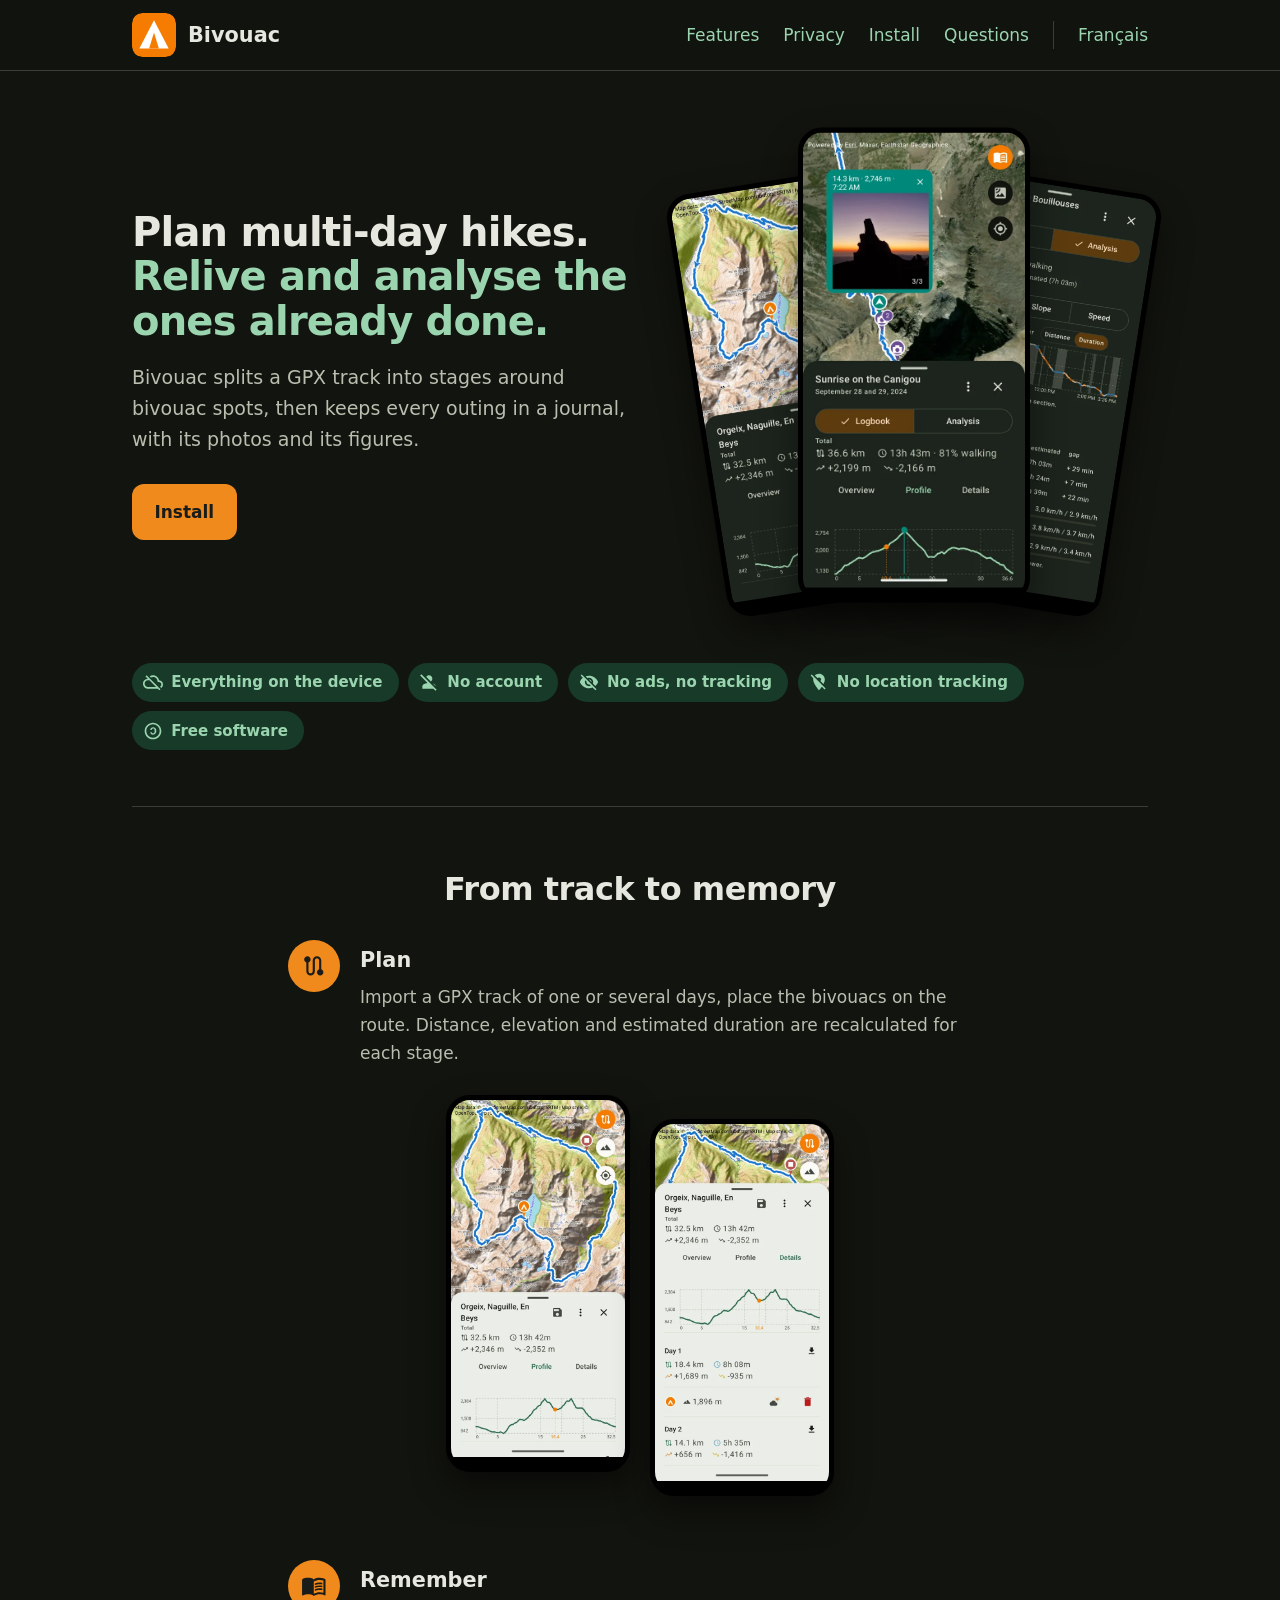
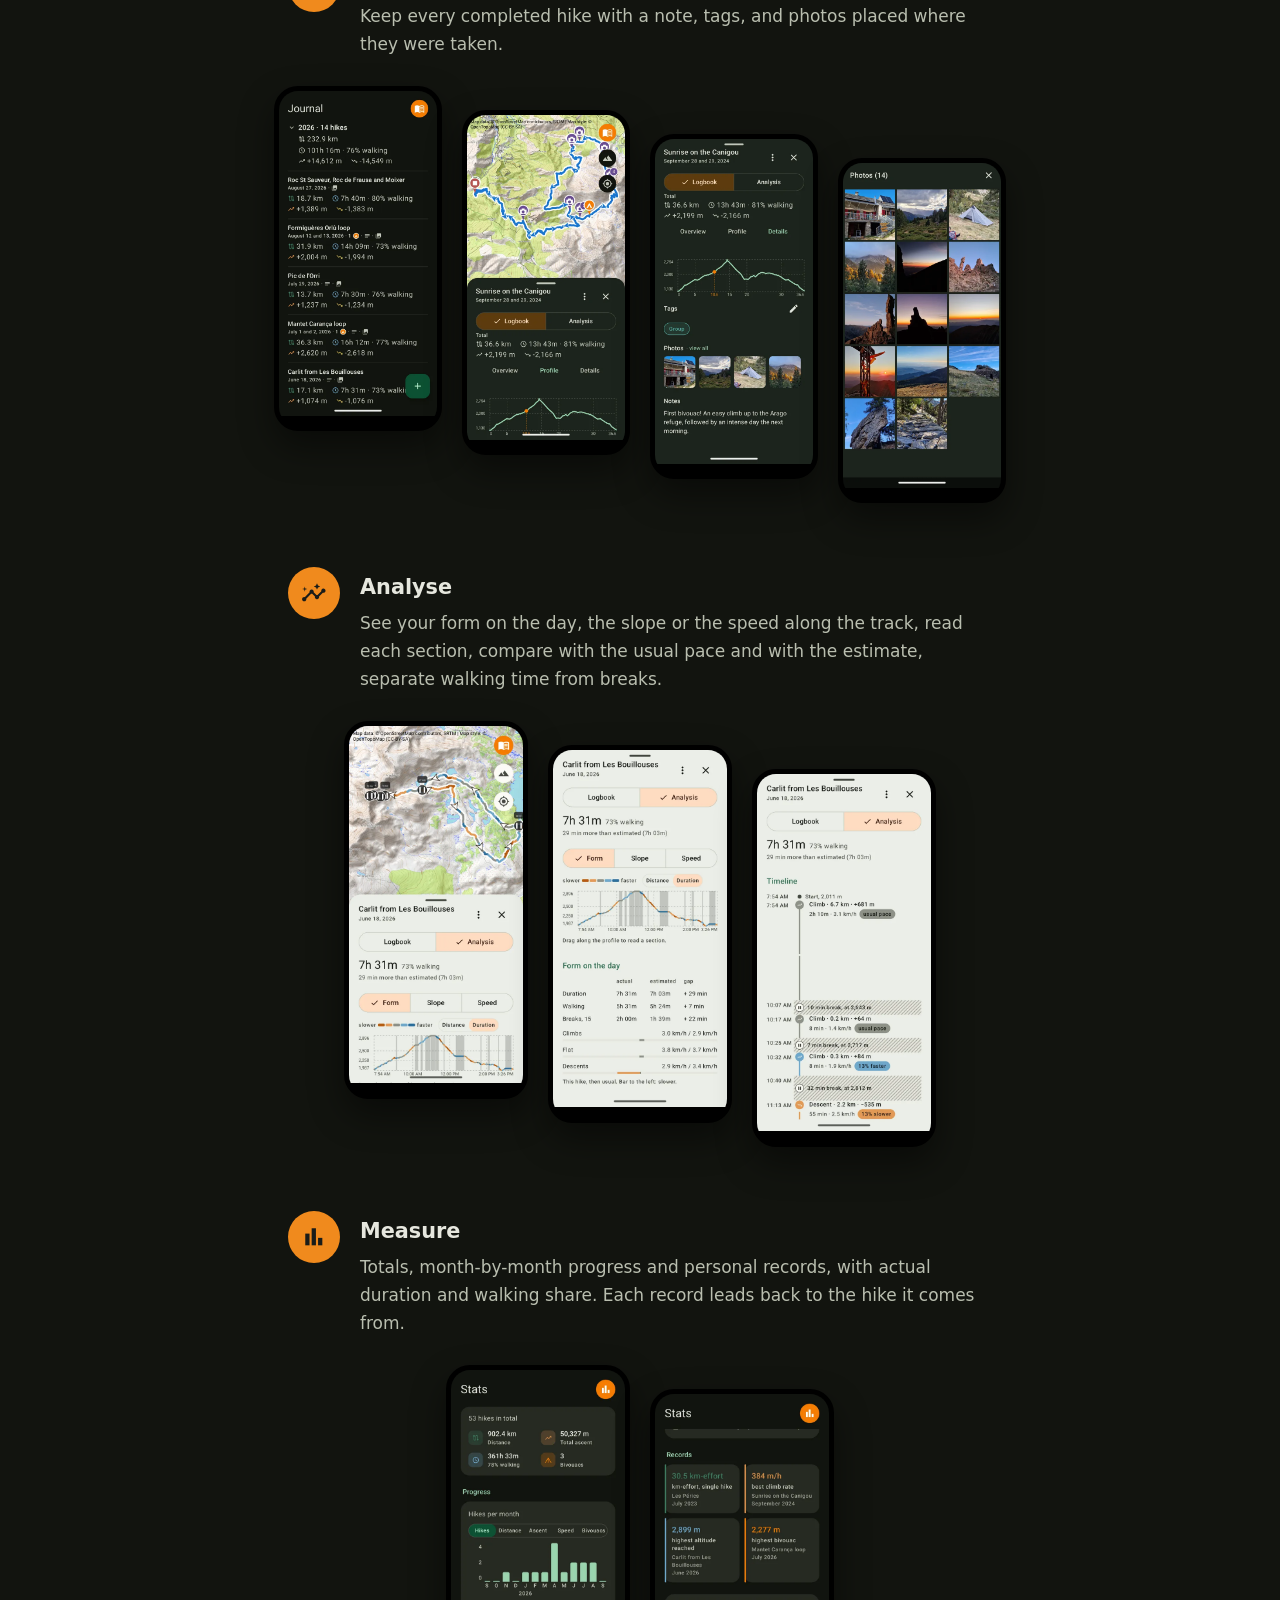
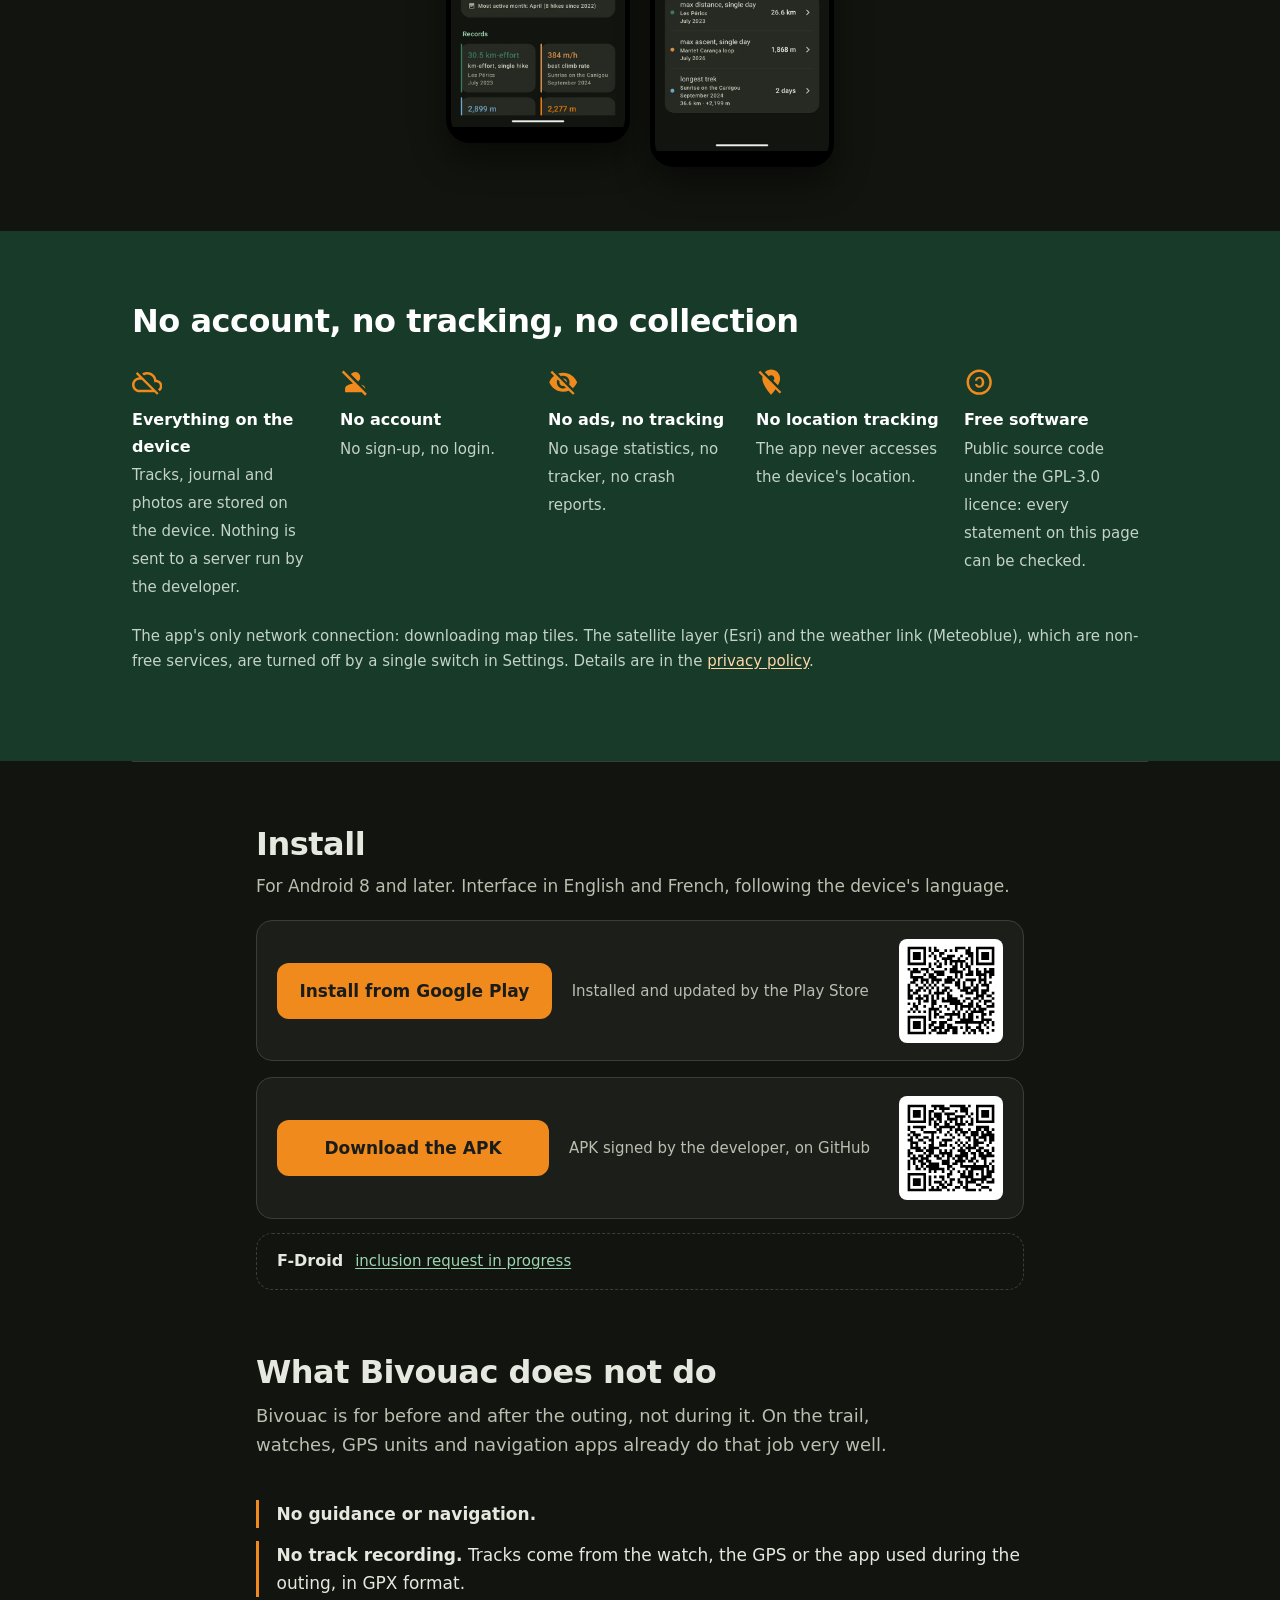
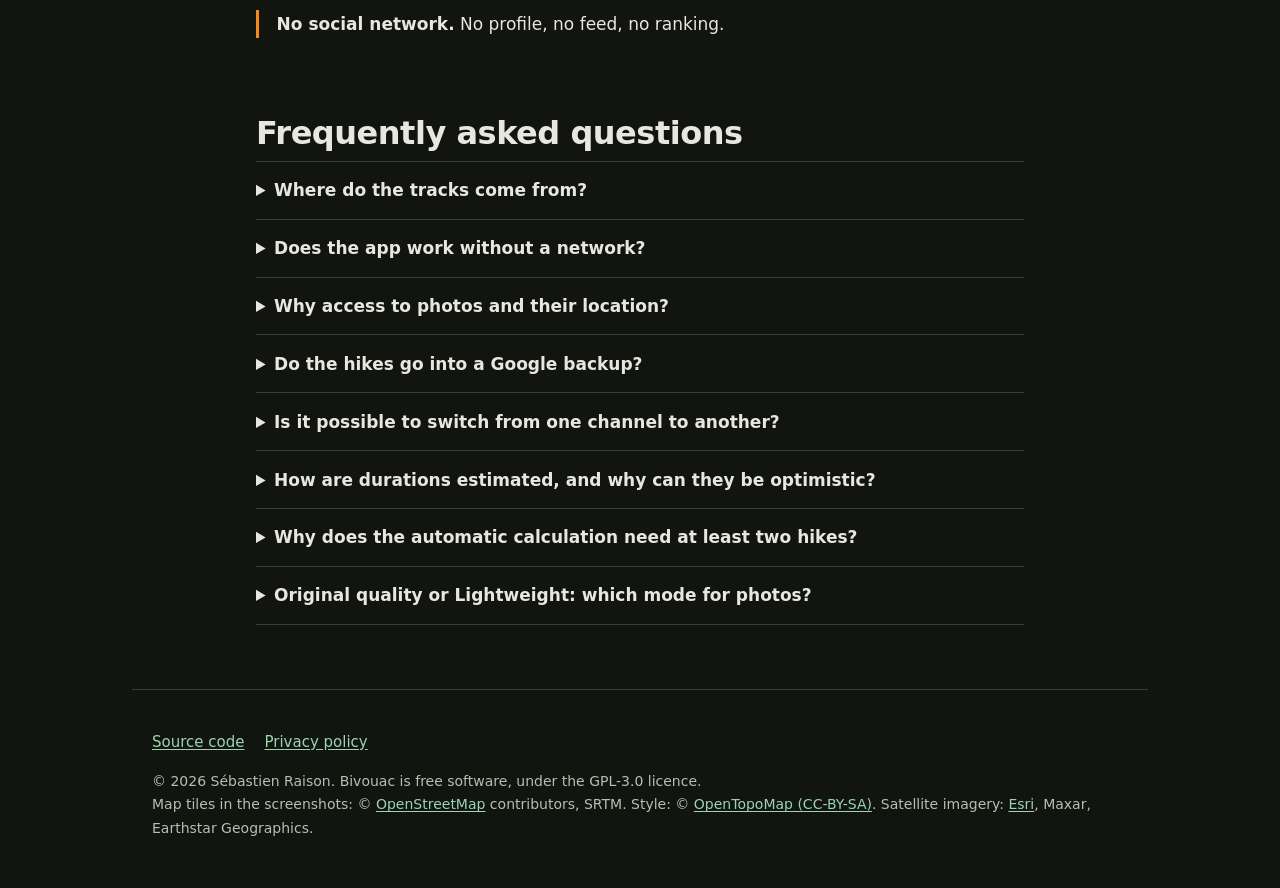
==== commit 0e09b126: "Add Google Play to the install section, update the channel FAQ" ====
--- a/index.html
+++ b/index.html
@@ -41,7 +41,7 @@
 </section>
 <section id="installer"><div class="etroit">
   <h2>Install</h2>
-  <p class="intro-installer">For Android 8 and later. Interface in English and French, following the device's language.</p><div class="installer"><div class="canal"><div class="action"><a class="bouton" href="https://github.com/sebastienraison/Bivouac/releases/latest">Download the APK</a><span class="note">APK signed by the developer, on GitHub</span></div><div class="qr plein code"><img src="img/qr-github.svg" alt="QR code to the download page on GitHub"></div></div></div><ul class="bientot"><li><strong>Google Play</strong><span>in preparation</span></li><li><strong>F-Droid</strong><span><a href="https://gitlab.com/fdroid/fdroiddata/-/merge_requests/45462">inclusion request in progress</a></span></li></ul>
+  <p class="intro-installer">For Android 8 and later. Interface in English and French, following the device's language.</p><div class="installer"><div class="canal"><div class="action"><a class="bouton" href="https://play.google.com/store/apps/details?id=com.bivouac.app">Install from Google Play</a><span class="note">Installed and updated by the Play Store</span></div><div class="qr plein code"><img src="img/qr-play.svg" alt="QR code to the Google Play listing"></div></div><div class="canal"><div class="action"><a class="bouton" href="https://github.com/sebastienraison/Bivouac/releases/latest">Download the APK</a><span class="note">APK signed by the developer, on GitHub</span></div><div class="qr plein code"><img src="img/qr-github.svg" alt="QR code to the download page on GitHub"></div></div></div><ul class="bientot"><li><strong>F-Droid</strong><span><a href="https://gitlab.com/fdroid/fdroiddata/-/merge_requests/45462">inclusion request in progress</a></span></li></ul>
 </div></section>
 <section class="suite" id="ne-fait-pas"><div class="etroit">
   <h2>What Bivouac does not do</h2>
@@ -50,7 +50,7 @@
 </div></section>
 <section id="faq" class="suite"><div class="etroit">
   <h2>Frequently asked questions</h2>
-  <details><summary>Where do the tracks come from?</summary><div class="rep"><div><p>Bivouac reads GPX files. To prepare an outing, the track comes from a route-planning website or app. For a completed outing, it comes from the watch, the GPS or the app used during the hike, which can all export to this format.</p><p>The file opens from the app's file picker, or is shared straight from another app to Bivouac. Several files imported together into the Journal are recognised as the days of a single outing.</p></div></div></details><details><summary>Does the app work without a network?</summary><div class="rep"><div><p>Yes. Tracks, journal, analysis and stats are stored on the device and remain available offline. Only the map tiles come from the Internet: an area already displayed stays cached on the device and shows again without a network; an area never displayed stays blank.</p></div></div></details><details><summary>Why access to photos and their location?</summary><div class="rep avec"><div class="illus"><a class="agrandir" href="#z-J1" aria-label="Enlarge: Adding photos: the picker offers those taken during the hike"><span class="tel2 "><img src="img/captures/en/540/J1.webp" alt="Adding photos: the picker offers those taken during the hike" width="540" height="1108" loading="lazy"></span></a></div><div><p>To place a photo on the track, Bivouac reads the GPS position recorded in the photo. Its picker offers straight away the photos taken during the hike, give or take two hours, with access to the whole gallery if needed.</p><p>This takes two permissions: reading images, and the “media location” permission, which gives access to the GPS position recorded in the photos. Both are requested only the first time photos are used. From Android 14, limited access to selected photos only is supported. The photo feature can be turned off entirely in Settings, and photos never leave the device.</p></div></div></details><details><summary>Do the hikes go into a Google backup?</summary><div class="rep"><div><p>Bivouac sends nothing on its own. If Android backup is enabled on the device, it may include Bivouac's data, <strong>photos excluded</strong>, in the Google account backup. On a device without a Google account, this mechanism does nothing.</p><p>For a complete copy, photos included, the backup in the “Settings” screen exports all the data to a file, wherever chosen. That is the way to go before changing phones or reinstalling.</p></div></div></details><details><summary>Will it be possible to switch from the GitHub version to F-Droid or Google Play?</summary><div class="rep"><div><p>Yes, without uninstalling or losing any data, as soon as the app is available there. All three channels will distribute an app signed with the same key, so Android accepts the version from one channel as an update to the version from another.</p><p>One limit: Android refuses to install a version older than the one already in place. If a channel does not have the latest version yet, wait until it publishes it before switching to it.</p></div></div></details><details><summary>How are durations estimated, and why can they be optimistic?</summary><div class="rep avec"><div class="illus"><a class="agrandir" href="#z-H1" aria-label="Enlarge: Settings: custom speed and break allowance"><span class="tel2 "><img src="img/captures/en/540/H1.webp" alt="Settings: custom speed and break allowance" width="540" height="1108" loading="lazy"></span></a></div><div><p>The estimated duration of a stage combines two figures: a walking speed on the flat, and a penalty for elevation gain. Both can be set by hand, or calculated from the hikes already in the Journal.</p><p>To calculate them, Bivouac splits each hike into short sections, which separates what comes from the pace on the flat from what comes from the climbing. Stops (break, photo, snack) are detected and set aside, so that a long break does not suggest slow walking. A stop means staying within 15 m for at least 2 minutes: the same definition is used by the Analysis view and for the actual durations in the Journal.</p><p>As a result, without a margin, the estimate counts walking time only and ignores the breaks to come. The “Breaks while walking” slider in Settings adds that margin, set by hand or measured on the hikes in the Journal.</p><p>The elevation penalty does not distinguish climbing from descending. On most hikes the two go together, and a separate factor would not add real precision.</p></div></div></details><details><summary>Why does the automatic calculation need at least two hikes?</summary><div class="rep"><div><p>The calculation separates the pace on the flat from the elevation penalty, like an equation with two unknowns. A single hike cannot tell a long, flat route from a short, steep one. The “Auto” and “Selection” modes therefore stay unavailable as long as the Journal, or the selection, holds fewer than two hikes.</p></div></div></details><details><summary>Original quality or Lightweight: which mode for photos?</summary><div class="rep avec"><div class="illus"><a class="agrandir" href="#z-H2" aria-label="Enlarge: Settings: Journal photos and storage mode"><span class="tel2 "><img src="img/captures/en/540/H2.webp" alt="Settings: Journal photos and storage mode" width="540" height="1108" loading="lazy"></span></a></div><div><p>Bivouac keeps its own copy of every photo attached to a hike, so as not to depend on the gallery. In “Original quality”, the copy is identical to the photo. In “Lightweight”, it is reduced to 2048 pixels on its longest side, about ten times lighter, which is more than enough for a phone screen. In this mode, the full-screen viewer shows the original as long as it is still in the gallery.</p><p>New installations start in Lightweight. Photos already imported can be recompressed from Settings, where the “Storage usage” screen shows how much space tracks and photos take up.</p></div></div></details>
+  <details><summary>Where do the tracks come from?</summary><div class="rep"><div><p>Bivouac reads GPX files. To prepare an outing, the track comes from a route-planning website or app. For a completed outing, it comes from the watch, the GPS or the app used during the hike, which can all export to this format.</p><p>The file opens from the app's file picker, or is shared straight from another app to Bivouac. Several files imported together into the Journal are recognised as the days of a single outing.</p></div></div></details><details><summary>Does the app work without a network?</summary><div class="rep"><div><p>Yes. Tracks, journal, analysis and stats are stored on the device and remain available offline. Only the map tiles come from the Internet: an area already displayed stays cached on the device and shows again without a network; an area never displayed stays blank.</p></div></div></details><details><summary>Why access to photos and their location?</summary><div class="rep avec"><div class="illus"><a class="agrandir" href="#z-J1" aria-label="Enlarge: Adding photos: the picker offers those taken during the hike"><span class="tel2 "><img src="img/captures/en/540/J1.webp" alt="Adding photos: the picker offers those taken during the hike" width="540" height="1108" loading="lazy"></span></a></div><div><p>To place a photo on the track, Bivouac reads the GPS position recorded in the photo. Its picker offers straight away the photos taken during the hike, give or take two hours, with access to the whole gallery if needed.</p><p>This takes two permissions: reading images, and the “media location” permission, which gives access to the GPS position recorded in the photos. Both are requested only the first time photos are used. From Android 14, limited access to selected photos only is supported. The photo feature can be turned off entirely in Settings, and photos never leave the device.</p></div></div></details><details><summary>Do the hikes go into a Google backup?</summary><div class="rep"><div><p>Bivouac sends nothing on its own. If Android backup is enabled on the device, it may include Bivouac's data, <strong>photos excluded</strong>, in the Google account backup. On a device without a Google account, this mechanism does nothing.</p><p>For a complete copy, photos included, the backup in the “Settings” screen exports all the data to a file, wherever chosen. That is the way to go before changing phones or reinstalling.</p></div></div></details><details><summary>Is it possible to switch from one channel to another?</summary><div class="rep"><div><p>The GitHub and Google Play versions are signed with the same key, so Android accepts one as an update to the other, with no loss of data. The same will apply to F-Droid as soon as the app is available there.</p><p>One limit: Android refuses to install a version older than the one already in place. If a channel does not have the latest version yet, wait until it publishes it before switching to it.</p></div></div></details><details><summary>How are durations estimated, and why can they be optimistic?</summary><div class="rep avec"><div class="illus"><a class="agrandir" href="#z-H1" aria-label="Enlarge: Settings: custom speed and break allowance"><span class="tel2 "><img src="img/captures/en/540/H1.webp" alt="Settings: custom speed and break allowance" width="540" height="1108" loading="lazy"></span></a></div><div><p>The estimated duration of a stage combines two figures: a walking speed on the flat, and a penalty for elevation gain. Both can be set by hand, or calculated from the hikes already in the Journal.</p><p>To calculate them, Bivouac splits each hike into short sections, which separates what comes from the pace on the flat from what comes from the climbing. Stops (break, photo, snack) are detected and set aside, so that a long break does not suggest slow walking. A stop means staying within 15 m for at least 2 minutes: the same definition is used by the Analysis view and for the actual durations in the Journal.</p><p>As a result, without a margin, the estimate counts walking time only and ignores the breaks to come. The “Breaks while walking” slider in Settings adds that margin, set by hand or measured on the hikes in the Journal.</p><p>The elevation penalty does not distinguish climbing from descending. On most hikes the two go together, and a separate factor would not add real precision.</p></div></div></details><details><summary>Why does the automatic calculation need at least two hikes?</summary><div class="rep"><div><p>The calculation separates the pace on the flat from the elevation penalty, like an equation with two unknowns. A single hike cannot tell a long, flat route from a short, steep one. The “Auto” and “Selection” modes therefore stay unavailable as long as the Journal, or the selection, holds fewer than two hikes.</p></div></div></details><details><summary>Original quality or Lightweight: which mode for photos?</summary><div class="rep avec"><div class="illus"><a class="agrandir" href="#z-H2" aria-label="Enlarge: Settings: Journal photos and storage mode"><span class="tel2 "><img src="img/captures/en/540/H2.webp" alt="Settings: Journal photos and storage mode" width="540" height="1108" loading="lazy"></span></a></div><div><p>Bivouac keeps its own copy of every photo attached to a hike, so as not to depend on the gallery. In “Original quality”, the copy is identical to the photo. In “Lightweight”, it is reduced to 2048 pixels on its longest side, about ten times lighter, which is more than enough for a phone screen. In this mode, the full-screen viewer shows the original as long as it is still in the gallery.</p><p>New installations start in Lightweight. Photos already imported can be recompressed from Settings, where the “Storage usage” screen shows how much space tracks and photos take up.</p></div></div></details>
 </div></section>
 <footer class="bas"><div class="col">
   <nav><a href="https://github.com/sebastienraison/Bivouac">Source code</a><a href="privacy#site">Privacy policy</a></nav>
--- a/style.css
+++ b/style.css
@@ -184,4 +184,7 @@
 .politique td small,.politique th small{color:var(--doux)}
 .qr.code{background:#fff;padding:.35rem}
 .qr.code img{display:block;width:100%;height:100%}
+/* Bloc Installer : boutons des canaux de même largeur, texte centré (sans toucher au bouton du haut de page). */
+.canal .bouton{min-width:17rem;justify-content:center;text-align:center}
+@media (max-width:48rem){.canal .bouton{min-width:0;width:100%}}
 @media (max-width:36rem){.politique h1{font-size:2rem}}
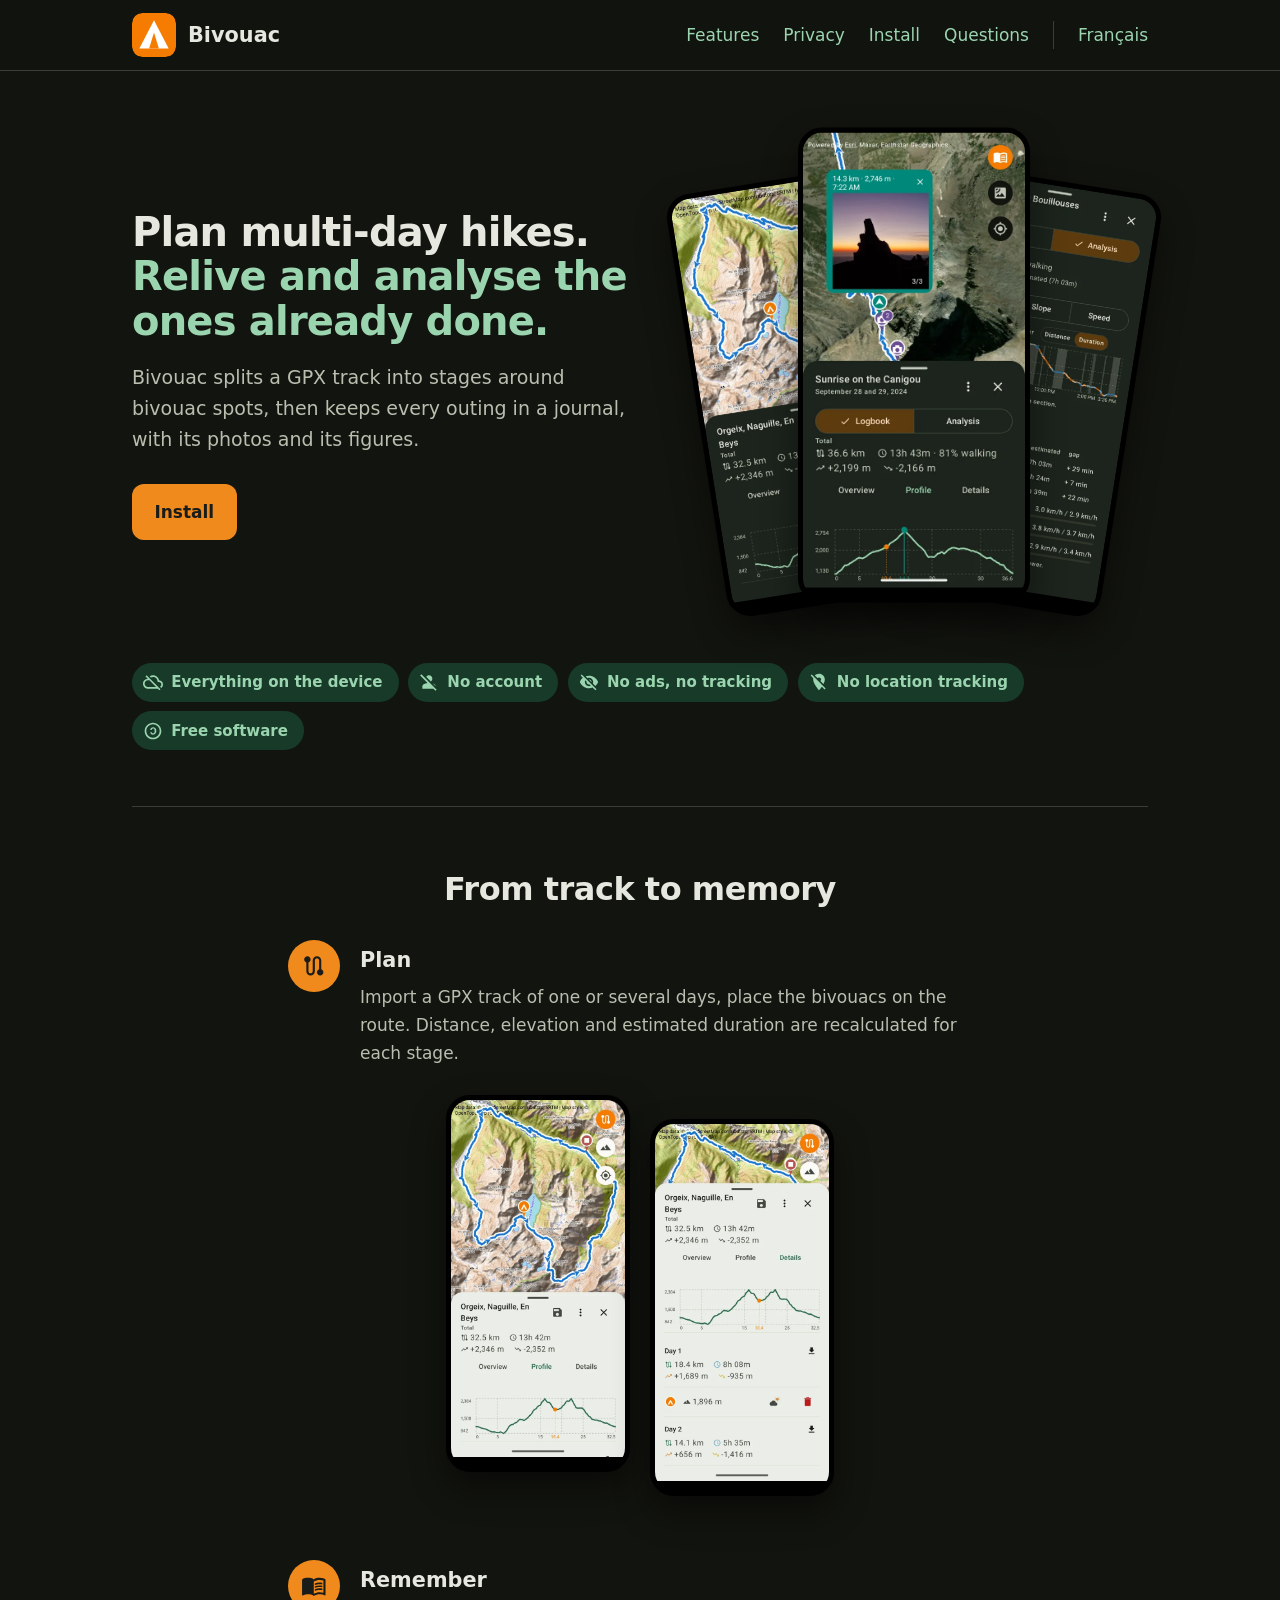
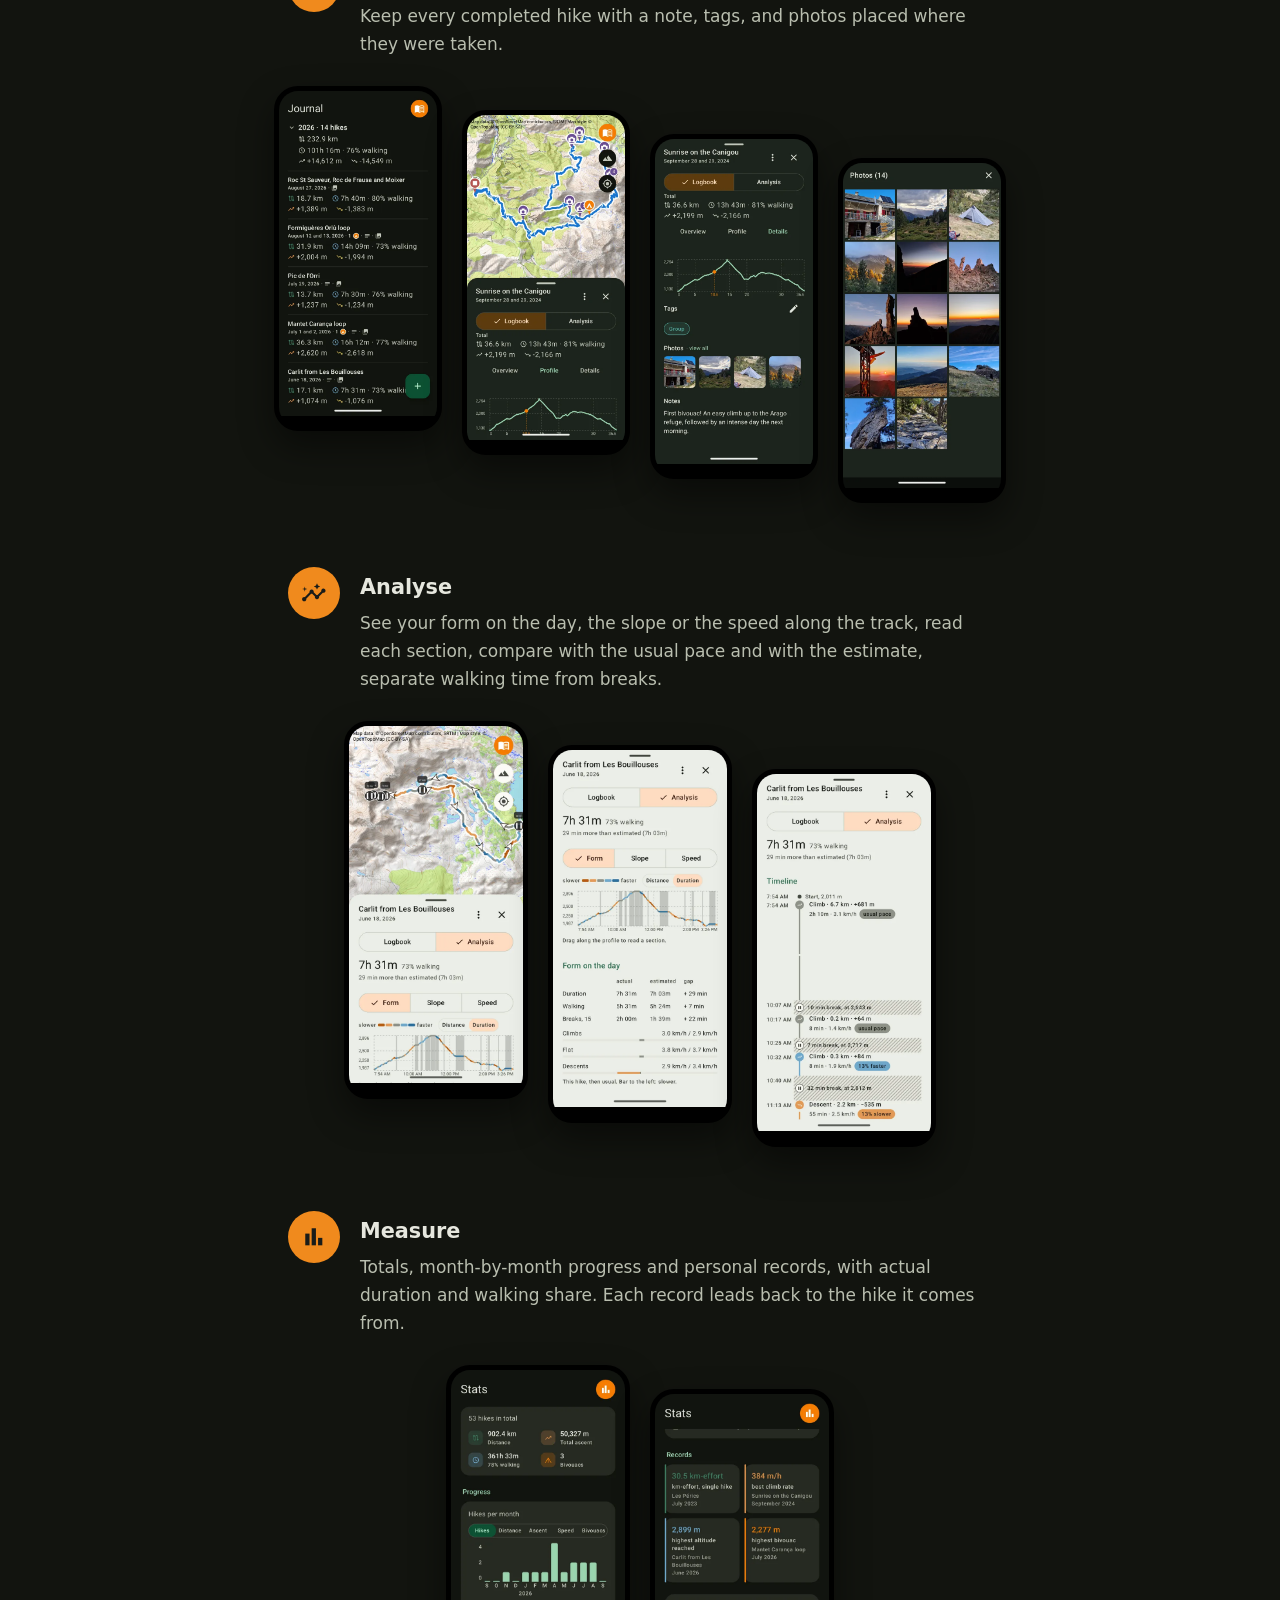
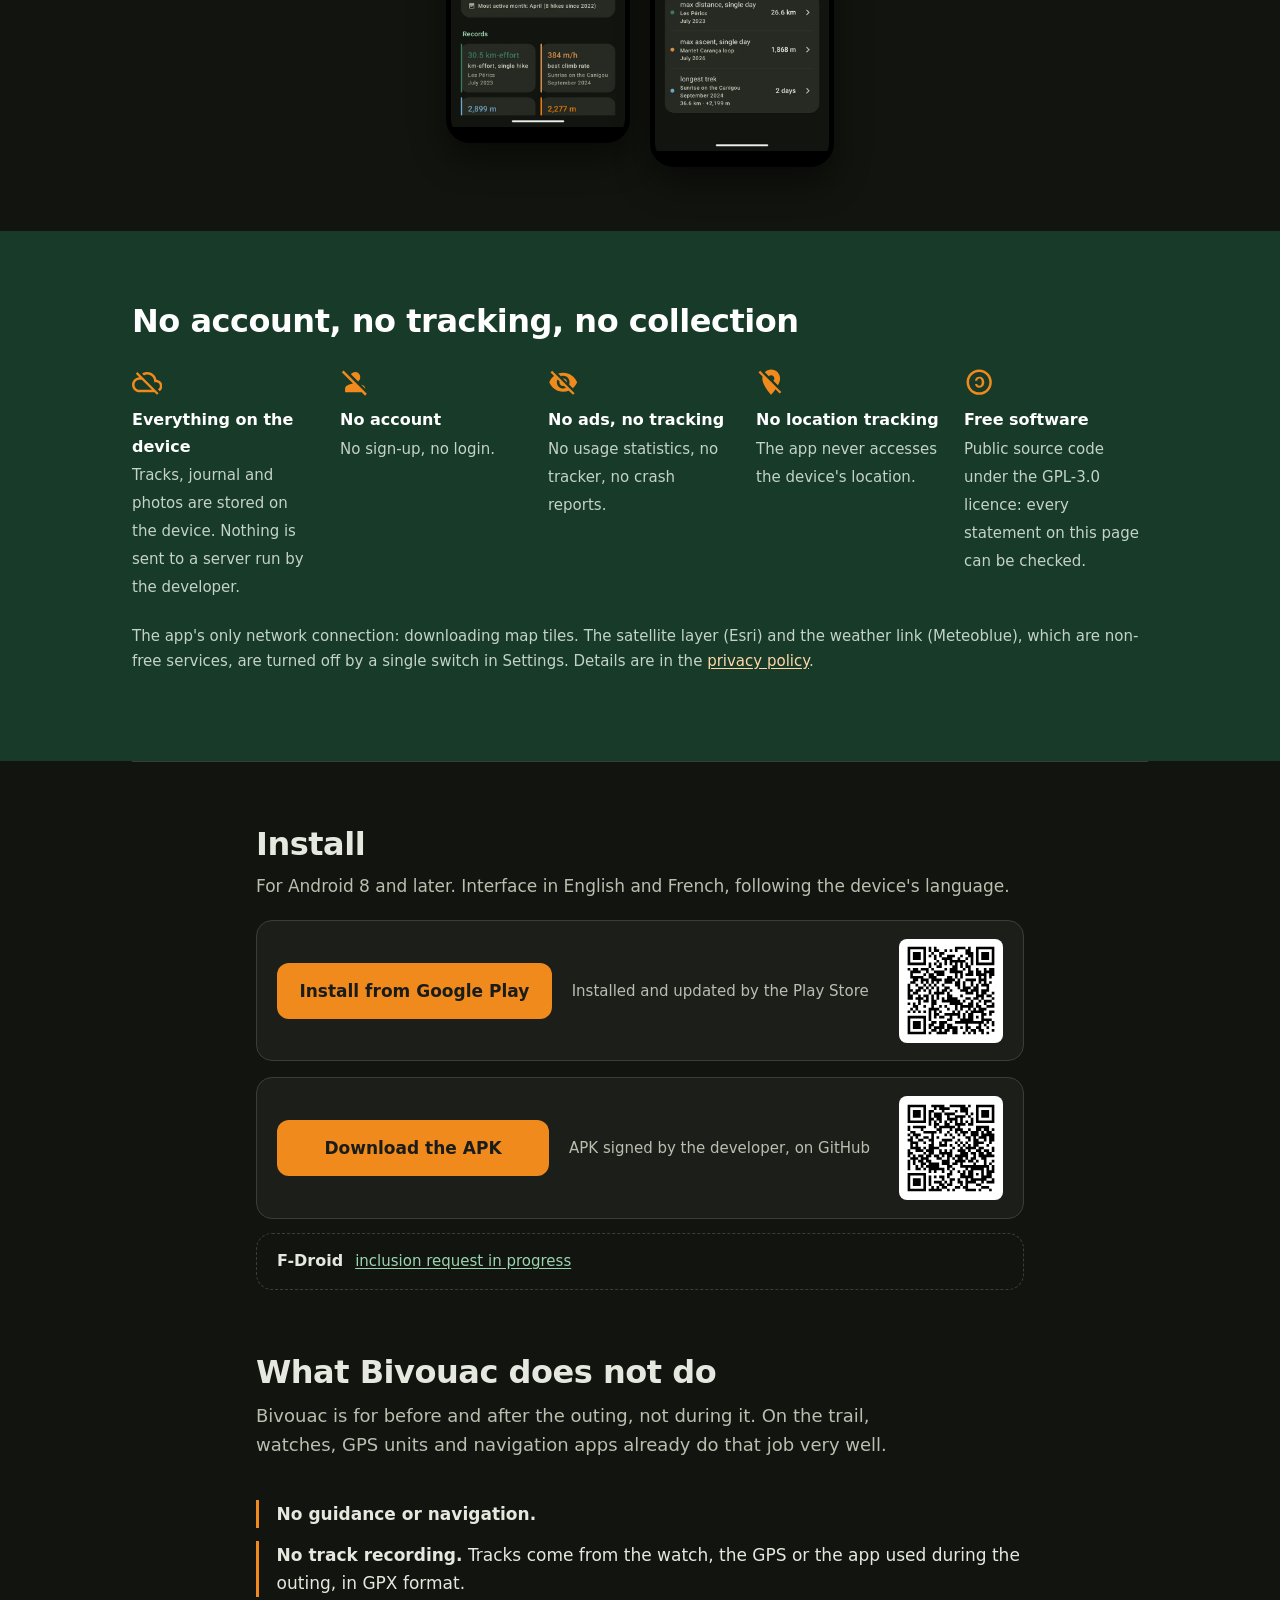
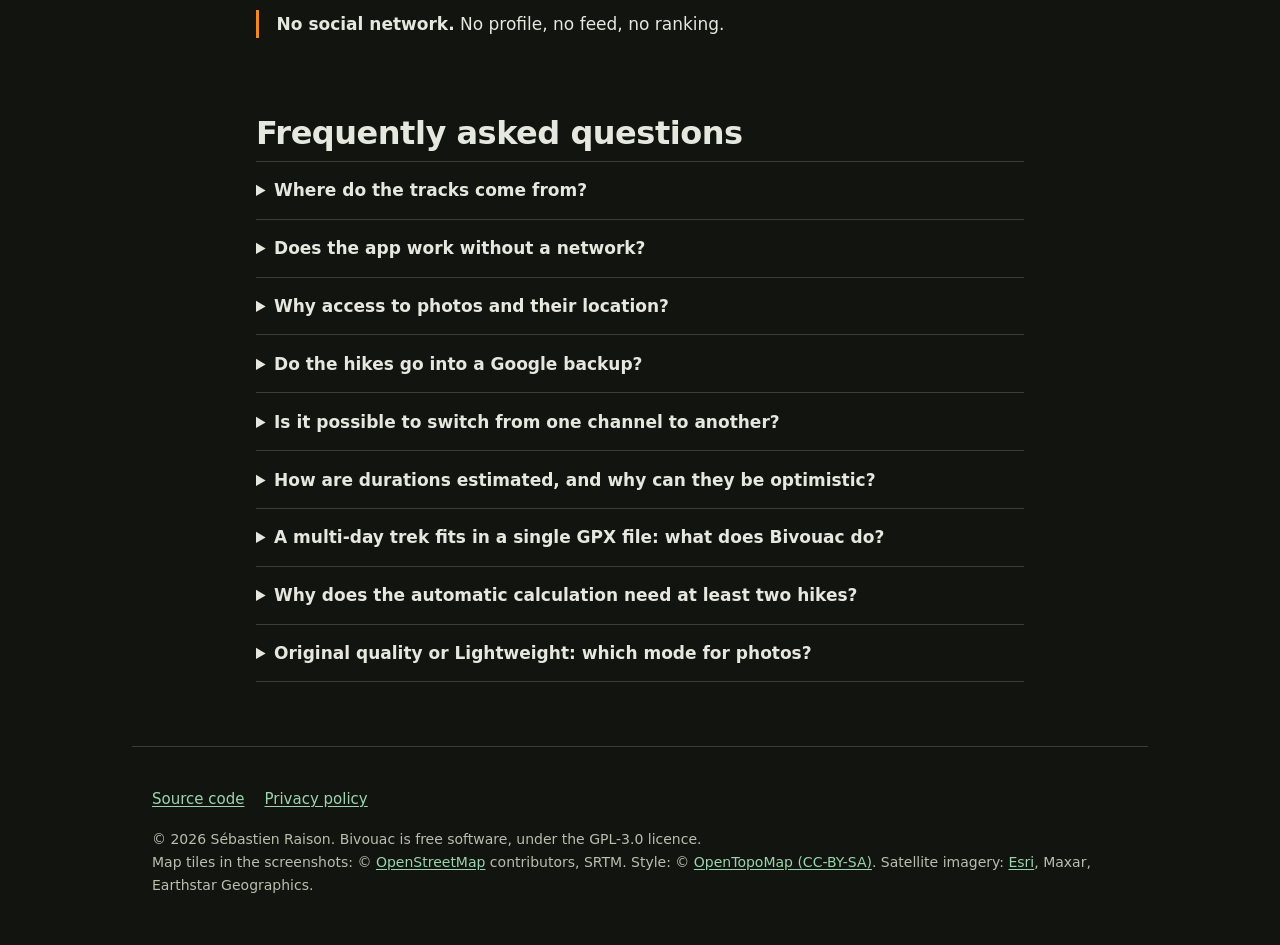
==== commit ed88f68a: "Add FAQ entry: multi-day trek in a single GPX file" ====
--- a/index.html
+++ b/index.html
@@ -50,7 +50,7 @@
 </div></section>
 <section id="faq" class="suite"><div class="etroit">
   <h2>Frequently asked questions</h2>
-  <details><summary>Where do the tracks come from?</summary><div class="rep"><div><p>Bivouac reads GPX files. To prepare an outing, the track comes from a route-planning website or app. For a completed outing, it comes from the watch, the GPS or the app used during the hike, which can all export to this format.</p><p>The file opens from the app's file picker, or is shared straight from another app to Bivouac. Several files imported together into the Journal are recognised as the days of a single outing.</p></div></div></details><details><summary>Does the app work without a network?</summary><div class="rep"><div><p>Yes. Tracks, journal, analysis and stats are stored on the device and remain available offline. Only the map tiles come from the Internet: an area already displayed stays cached on the device and shows again without a network; an area never displayed stays blank.</p></div></div></details><details><summary>Why access to photos and their location?</summary><div class="rep avec"><div class="illus"><a class="agrandir" href="#z-J1" aria-label="Enlarge: Adding photos: the picker offers those taken during the hike"><span class="tel2 "><img src="img/captures/en/540/J1.webp" alt="Adding photos: the picker offers those taken during the hike" width="540" height="1108" loading="lazy"></span></a></div><div><p>To place a photo on the track, Bivouac reads the GPS position recorded in the photo. Its picker offers straight away the photos taken during the hike, give or take two hours, with access to the whole gallery if needed.</p><p>This takes two permissions: reading images, and the “media location” permission, which gives access to the GPS position recorded in the photos. Both are requested only the first time photos are used. From Android 14, limited access to selected photos only is supported. The photo feature can be turned off entirely in Settings, and photos never leave the device.</p></div></div></details><details><summary>Do the hikes go into a Google backup?</summary><div class="rep"><div><p>Bivouac sends nothing on its own. If Android backup is enabled on the device, it may include Bivouac's data, <strong>photos excluded</strong>, in the Google account backup. On a device without a Google account, this mechanism does nothing.</p><p>For a complete copy, photos included, the backup in the “Settings” screen exports all the data to a file, wherever chosen. That is the way to go before changing phones or reinstalling.</p></div></div></details><details><summary>Is it possible to switch from one channel to another?</summary><div class="rep"><div><p>The GitHub and Google Play versions are signed with the same key, so Android accepts one as an update to the other, with no loss of data. The same will apply to F-Droid as soon as the app is available there.</p><p>One limit: Android refuses to install a version older than the one already in place. If a channel does not have the latest version yet, wait until it publishes it before switching to it.</p></div></div></details><details><summary>How are durations estimated, and why can they be optimistic?</summary><div class="rep avec"><div class="illus"><a class="agrandir" href="#z-H1" aria-label="Enlarge: Settings: custom speed and break allowance"><span class="tel2 "><img src="img/captures/en/540/H1.webp" alt="Settings: custom speed and break allowance" width="540" height="1108" loading="lazy"></span></a></div><div><p>The estimated duration of a stage combines two figures: a walking speed on the flat, and a penalty for elevation gain. Both can be set by hand, or calculated from the hikes already in the Journal.</p><p>To calculate them, Bivouac splits each hike into short sections, which separates what comes from the pace on the flat from what comes from the climbing. Stops (break, photo, snack) are detected and set aside, so that a long break does not suggest slow walking. A stop means staying within 15 m for at least 2 minutes: the same definition is used by the Analysis view and for the actual durations in the Journal.</p><p>As a result, without a margin, the estimate counts walking time only and ignores the breaks to come. The “Breaks while walking” slider in Settings adds that margin, set by hand or measured on the hikes in the Journal.</p><p>The elevation penalty does not distinguish climbing from descending. On most hikes the two go together, and a separate factor would not add real precision.</p></div></div></details><details><summary>Why does the automatic calculation need at least two hikes?</summary><div class="rep"><div><p>The calculation separates the pace on the flat from the elevation penalty, like an equation with two unknowns. A single hike cannot tell a long, flat route from a short, steep one. The “Auto” and “Selection” modes therefore stay unavailable as long as the Journal, or the selection, holds fewer than two hikes.</p></div></div></details><details><summary>Original quality or Lightweight: which mode for photos?</summary><div class="rep avec"><div class="illus"><a class="agrandir" href="#z-H2" aria-label="Enlarge: Settings: Journal photos and storage mode"><span class="tel2 "><img src="img/captures/en/540/H2.webp" alt="Settings: Journal photos and storage mode" width="540" height="1108" loading="lazy"></span></a></div><div><p>Bivouac keeps its own copy of every photo attached to a hike, so as not to depend on the gallery. In “Original quality”, the copy is identical to the photo. In “Lightweight”, it is reduced to 2048 pixels on its longest side, about ten times lighter, which is more than enough for a phone screen. In this mode, the full-screen viewer shows the original as long as it is still in the gallery.</p><p>New installations start in Lightweight. Photos already imported can be recompressed from Settings, where the “Storage usage” screen shows how much space tracks and photos take up.</p></div></div></details>
+  <details><summary>Where do the tracks come from?</summary><div class="rep"><div><p>Bivouac reads GPX files. To prepare an outing, the track comes from a route-planning website or app. For a completed outing, it comes from the watch, the GPS or the app used during the hike, which can all export to this format.</p><p>The file opens from the app's file picker, or is shared straight from another app to Bivouac. Several files imported together into the Journal are recognised as the days of a single outing.</p></div></div></details><details><summary>Does the app work without a network?</summary><div class="rep"><div><p>Yes. Tracks, journal, analysis and stats are stored on the device and remain available offline. Only the map tiles come from the Internet: an area already displayed stays cached on the device and shows again without a network; an area never displayed stays blank.</p></div></div></details><details><summary>Why access to photos and their location?</summary><div class="rep avec"><div class="illus"><a class="agrandir" href="#z-J1" aria-label="Enlarge: Adding photos: the picker offers those taken during the hike"><span class="tel2 "><img src="img/captures/en/540/J1.webp" alt="Adding photos: the picker offers those taken during the hike" width="540" height="1108" loading="lazy"></span></a></div><div><p>To place a photo on the track, Bivouac reads the GPS position recorded in the photo. Its picker offers straight away the photos taken during the hike, give or take two hours, with access to the whole gallery if needed.</p><p>This takes two permissions: reading images, and the “media location” permission, which gives access to the GPS position recorded in the photos. Both are requested only the first time photos are used. From Android 14, limited access to selected photos only is supported. The photo feature can be turned off entirely in Settings, and photos never leave the device.</p></div></div></details><details><summary>Do the hikes go into a Google backup?</summary><div class="rep"><div><p>Bivouac sends nothing on its own. If Android backup is enabled on the device, it may include Bivouac's data, <strong>photos excluded</strong>, in the Google account backup. On a device without a Google account, this mechanism does nothing.</p><p>For a complete copy, photos included, the backup in the “Settings” screen exports all the data to a file, wherever chosen. That is the way to go before changing phones or reinstalling.</p></div></div></details><details><summary>Is it possible to switch from one channel to another?</summary><div class="rep"><div><p>The GitHub and Google Play versions are signed with the same key, so Android accepts one as an update to the other, with no loss of data. The same will apply to F-Droid as soon as the app is available there.</p><p>One limit: Android refuses to install a version older than the one already in place. If a channel does not have the latest version yet, wait until it publishes it before switching to it.</p></div></div></details><details><summary>How are durations estimated, and why can they be optimistic?</summary><div class="rep avec"><div class="illus"><a class="agrandir" href="#z-H1" aria-label="Enlarge: Settings: custom speed and break allowance"><span class="tel2 "><img src="img/captures/en/540/H1.webp" alt="Settings: custom speed and break allowance" width="540" height="1108" loading="lazy"></span></a></div><div><p>The estimated duration of a stage combines two figures: a walking speed on the flat, and a penalty for elevation gain. Both can be set by hand, or calculated from the hikes already in the Journal.</p><p>To calculate them, Bivouac splits each hike into short sections, which separates what comes from the pace on the flat from what comes from the climbing. Stops (break, photo, snack) are detected and set aside, so that a long break does not suggest slow walking. A stop means staying within 15 m for at least 2 minutes: the same definition is used by the Analysis view and for the actual durations in the Journal.</p><p>As a result, without a margin, the estimate counts walking time only and ignores the breaks to come. The “Breaks while walking” slider in Settings adds that margin, set by hand or measured on the hikes in the Journal.</p><p>The elevation penalty does not distinguish climbing from descending. On most hikes the two go together, and a separate factor would not add real precision.</p></div></div></details><details><summary>A multi-day trek fits in a single GPX file: what does Bivouac do?</summary><div class="rep"><div><p>In the Journal, a day usually matches one file. When a file holds several days, Bivouac looks for nights spent without recording: a stop of at least four hours that touches the night, between 7 pm and 5 am local time, is taken as a bivouac. A five-hour nap or a two-hour dinner is not.</p><p>For each stop found, the app asks whether to split the days with a bivouac, or whether it was just a break. Bivouac: the hike reads day by day, as if each day had been imported in its own file. Break: the hike stays a single day, and the stop counts as a break, in the actual duration but not in the walking time. The original file is never modified.</p><p>Existing hikes are reviewed on the first launch after the update, with the same question. To come back to it later, for instance after answering "break" too quickly, a hike's menu offers "Detect bivouacs". A split cannot be undone: delete the hike and import it again.</p></div></div></details><details><summary>Why does the automatic calculation need at least two hikes?</summary><div class="rep"><div><p>The calculation separates the pace on the flat from the elevation penalty, like an equation with two unknowns. A single hike cannot tell a long, flat route from a short, steep one. The “Auto” and “Selection” modes therefore stay unavailable as long as the Journal, or the selection, holds fewer than two hikes.</p></div></div></details><details><summary>Original quality or Lightweight: which mode for photos?</summary><div class="rep avec"><div class="illus"><a class="agrandir" href="#z-H2" aria-label="Enlarge: Settings: Journal photos and storage mode"><span class="tel2 "><img src="img/captures/en/540/H2.webp" alt="Settings: Journal photos and storage mode" width="540" height="1108" loading="lazy"></span></a></div><div><p>Bivouac keeps its own copy of every photo attached to a hike, so as not to depend on the gallery. In “Original quality”, the copy is identical to the photo. In “Lightweight”, it is reduced to 2048 pixels on its longest side, about ten times lighter, which is more than enough for a phone screen. In this mode, the full-screen viewer shows the original as long as it is still in the gallery.</p><p>New installations start in Lightweight. Photos already imported can be recompressed from Settings, where the “Storage usage” screen shows how much space tracks and photos take up.</p></div></div></details>
 </div></section>
 <footer class="bas"><div class="col">
   <nav><a href="https://github.com/sebastienraison/Bivouac">Source code</a><a href="privacy#site">Privacy policy</a></nav>
